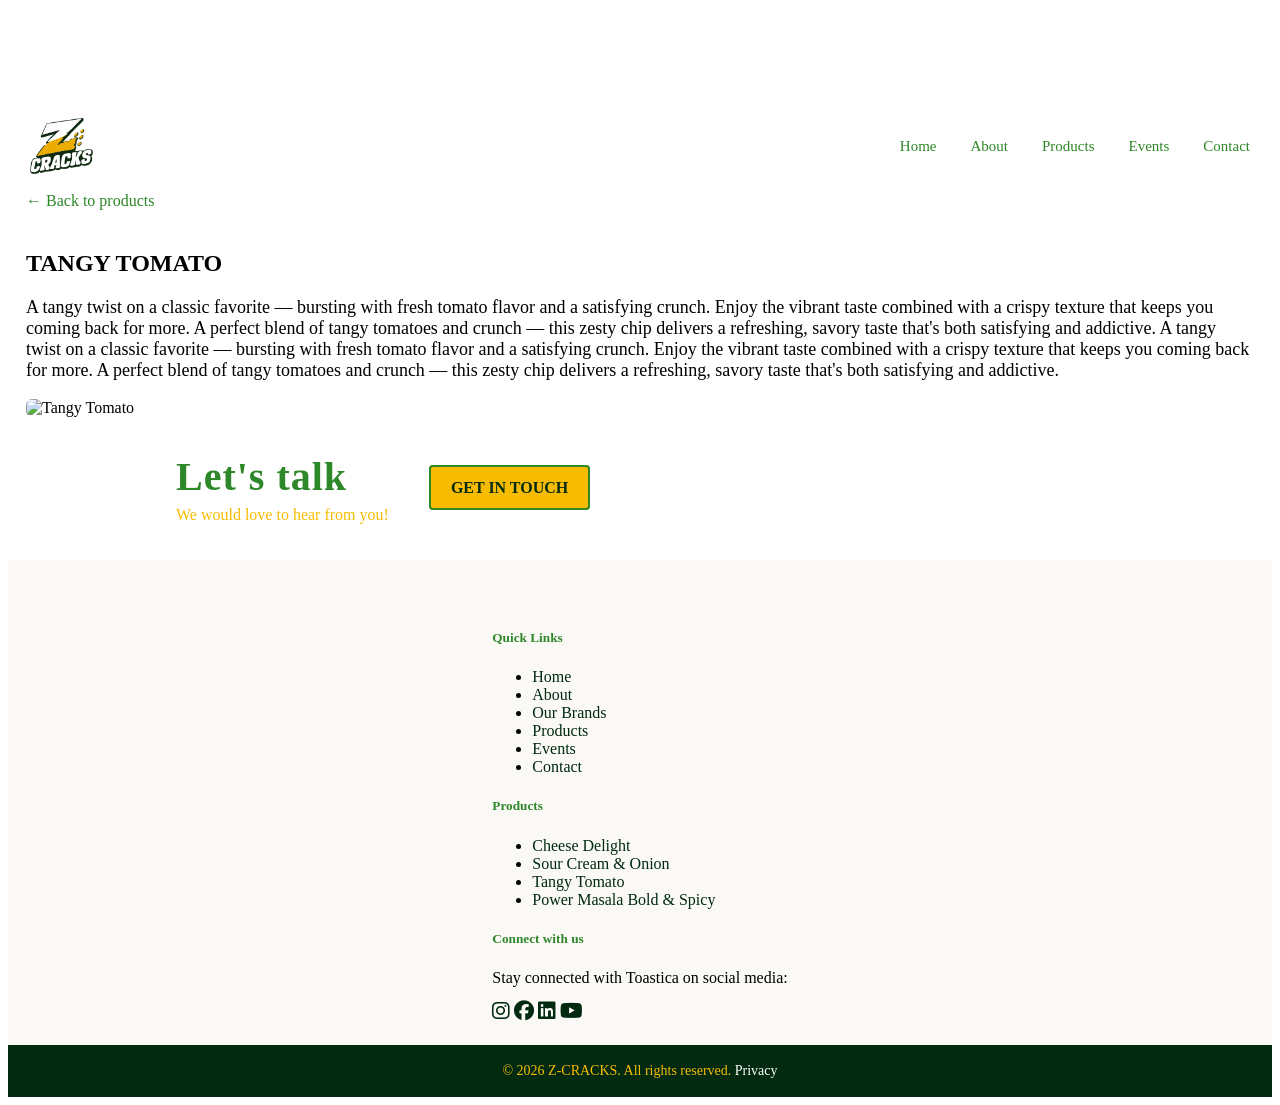
==== index.html @ 2a7343d7 "Update index.html" ====
<!DOCTYPE html>
<html lang="en">

<head>
    <meta charset="utf-8" />
    <meta name="viewport" content="width=device-width, initial-scale=1" />
    <title>Tangy Tomato — Z-CRACKS</title>
    <!-- Favicon -->
    <link rel="icon" type="image/png" href="./assets/logo/favicon.png">
    <link href="https://cdnjs.cloudflare.com/ajax/libs/font-awesome/6.5.0/css/all.min.css" rel="stylesheet">
    <!-- Bootstrap 5 -->
    <link href="../assets/bootstrap/css/bootstrap.min.css" rel="stylesheet" />
    <!-- Custom CSS -->
    <link rel="stylesheet" href="./assets/css/style.css">
</head>

<body>

    <!-- HEADER -->
    <div class="container">
        <header class="header">
            <div class="logo">
                <a href="./index.html">
                    <img src="./assets/logo/logo.png" alt="Z-CRACKS logo">
                </a>
            </div>

            <nav class="nav">
                <a href="./index.html">Home</a>
                <a href="./index.html#flavor-section">About</a>
                <a href="./index.html#product-cards">Products</a>
                <!--<a href="./shop-online.html">Shop Online</a>-->
                <a href="./events.html">Events</a>
                <a href="./index.html#contact-section">Contact</a>
            </nav>
            <button class="menu-toggle" aria-expanded="false" aria-label="Open menu">☰</button>
            <div class="mobile-nav" aria-hidden="true">
                <a href="./index.html">Home</a>
                <a href="./index.html#flavor-section">About</a>
                <a href="./index.html#product-cards">Products</a>
                <!--<a href="./shop-online.html">Shop Online</a>-->
                <a href="./events.html">Events</a>
                <a href="./index.html#contact-section">Contact</a>
            </div>
        </header>
    </div>  

    <section class="product-section">
        <div class="container">
            <a class="back-link" href="./index.html#product-cards">← Back to products</a>
            <h1 class="product-title">TANGY TOMATO</h1>
            <p class="product-desc">
                A tangy twist on a classic favorite — bursting with fresh tomato flavor and a satisfying crunch.
                Enjoy the vibrant taste combined with a crispy texture that keeps you coming back for more.
                A perfect blend of tangy tomatoes and crunch — this zesty chip delivers a refreshing, savory taste that's both
                satisfying and addictive.
                A tangy twist on a classic favorite — bursting with fresh tomato flavor and a satisfying crunch.
                Enjoy the vibrant taste combined with a crispy texture that keeps you coming back for more.
                A perfect blend of tangy tomatoes and crunch — this zesty chip delivers a refreshing, savory taste that's both
                satisfying and addictive.

            </p>
            <img class="product-image justify-center" src="./assets/images/tangy-tomato.png"
                alt="Tangy Tomato">
        </div>
        <!-- CTA: Let's talk -->
        <div class="container">
            <section class="product-cta">
                <div class="cta-left">
                    <h2>Let's talk</h2>
                    <p>We would love to hear from you!</p>
                </div>
                <div class="cta-right">
                    <a class="btn-ghost" href="./index.html#contact-section">GET IN TOUCH</a>
                </div>
            </section>
        </div>
    </section>

    <!-- START OF FOOTER -->
    <footer class="bg-light text-dark mt-0 footer">
        <div class="container">
            <div class="row">
                <!-- Quick Links -->
                <div class="col-md-4">
                    <h5 class="mb-3 pt-3">Quick Links</h5>
                    <ul class="list-unstyled mb-0">
                        <li><a href="./index.html">Home</a></li>
                        <li><a href="./index.html#flavor-section">About</a></li>
                        <li><a href="./our-brands.html">Our Brands</a></li>
                        <li><a href="./index.html#product-cards">Products</a></li>
                        <li><a href="./events.html">Events</a></li>
                        <li><a href="./index.html#contact-section">Contact</a></li>
                    </ul>
                </div>
                <!-- Products -->
                <div class="col-md-4">
                    <h5 class="mb-3 pt-3">Products</h5>
                    <ul class="list-unstyled mb-0">
                        <li><a href="./cheese-delight.html">Cheese Delight</a></li>
                        <li><a href="./sour-cream-&-onion.html">Sour Cream & Onion</a></li>
                        <li><a href="./tangy-tomato.html">Tangy Tomato</a></li>
                        <li><a href="./power-masala-bold-&-spicy.html">Power Masala Bold & Spicy</a></li>
                    </ul>
                </div>
                <!-- Social Links -->
                <div class="col-md-4">
                    <h5 class="mb-3 pt-3">Connect with us</h5>
                    <p>Stay connected with Toastica on social media:</p>
                    <div class="d-flex gap-3 mb-2">
                        <a aria-label="Instagram" href="https://www.instagram.com/Zaikajaroori" target="_blank">
                            <i class="fab fa-instagram fa-lg"></i>
                        </a>
                        <a aria-label="Facebook" href="https://www.facebook.com/Zaikajaroori" target="_blank">
                            <i class="fab fa-facebook fa-lg"></i>
                        </a>
                        <a aria-label="LinkedIn" href="https://www.linkedin.com/company/Zaikajaroori" target="_blank">
                            <i class="fab fa-linkedin fa-lg"></i>
                        </a>
                        <a aria-label="YouTube" href="https://www.youtube.com/@Zaikajaroori" target="_blank">
                            <i class="fab fa-youtube fa-lg"></i>
                        </a>
                    </div>
                </div>
            </div>
        </div>

    </footer>
    <!-- END OF FOOTER -->

    <!-- COPYRIGHT / FOOTER -->
    <section class="copyright-section">
        <div class="container">
            <div>© 2026 Z-CRACKS. All rights reserved. <a href="./privacy.html">Privacy</a></div>
        </div>
    </section>

    <script>
        document.addEventListener('DOMContentLoaded', function () {
            const el = document.querySelector('.product-cta');
            if (!el) return;
            const obs = new IntersectionObserver((entries, o) => {
                entries.forEach(e => {
                    if (e.isIntersecting) { el.classList.add('in-view'); o.unobserve(el); }
                });
            }, { threshold: 0.12 });
            obs.observe(el);
        });
    </script>

    <script>
        document.addEventListener('DOMContentLoaded', function () {
            const header = document.querySelector('.header');
            if (!header) return;

            const threshold = 80;

            function updateHeader() {
                const y = window.scrollY || window.pageYOffset;
                if (y > threshold) {
                    if (!header.classList.contains('fixed')) {
                        header.classList.add('fixed');
                        document.body.style.paddingTop = header.offsetHeight + 'px';
                    }
                } else {
                    if (header.classList.contains('fixed')) {
                        header.classList.remove('fixed');
                        document.body.style.paddingTop = '';
                    }
                }
            }

            updateHeader();
            window.addEventListener('scroll', updateHeader, { passive: true });
            window.addEventListener('resize', () => {
                if (header.classList.contains('fixed')) document.body.style.paddingTop = header.offsetHeight + 'px';
            });
        });
    </script>

    <script src="./assets/js/script.js"></script>

</body>

</html>
---- assets/css/style.css ----
/* Fixed left-side icon (contact) */
#pageFixedIcon {
    position: fixed;
    left: 18px;
    top: 50%;
    transform: translateY(-50%);
    z-index: 1000;
    /* Ensure popups (z-index:9999) appear above this icon */
    display: flex;
    align-items: center;
    justify-content: center;
    width: 60px;
    height: 60px;
    background: #fff;
    border-radius: 50%;
    box-shadow: 0 6px 18px rgba(0, 0, 0, 0.18);
    border: 2px solid #d4103a;
}

#pageFixedIcon img {
    width: 36px;
    height: 36px;
    object-fit: contain;
}

/* Hover/focus label: show site name next to the circular icon without hiding the image */
#pageFixedIcon {
    position: fixed;
    /* existing properties above... */
}

#pageFixedIcon::after {
    content: 'Brand Website';
    position: absolute;
    left: 60px;
    /* place to the right of the circle */
    top: 50%;
    transform: translateY(-50%);
    background: rgba(10, 31, 68, 0.95);
    /* match theme */
    color: #fff;
    padding: 8px 12px;
    border-radius: 6px;
    white-space: nowrap;
    font-size: 14px;
    font-weight: 600;
    opacity: 0;
    pointer-events: none;
    transition: opacity 0.18s ease, transform 0.18s ease;
    z-index: 1200;
}

/* show on hover or keyboard focus */
#pageFixedIcon:hover::after,
#pageFixedIcon:focus::after,
#pageFixedIcon:focus-within::after {
    opacity: 1;
    transform: translateY(-50%) translateX(4px);
}

/* ensure the image doesn't hide — increase stacking context so image sits on top of circle content */
#pageFixedIcon img {
    position: relative;
    z-index: 1300;
}


/* Mobile View Fix */
@media (min-width: 412px) and (max-width: 767px) {
    #pageFixedIcon::after {
        left: 0;
        top: -42px;
        transform: translateY(0) translateX(0);
        font-size: 13px;
        padding: 6px 10px;
    }

    #pageFixedIcon {
        right: 14px;
        top: auto;
        bottom: 18px;
        transform: none;
    }
}

.menu-toggle {
    display: none;
    background: transparent;
    border: 2px solid transparent;
    font-size: 22px;
    padding: 8px 10px;
    border-radius: 6px;
    cursor: pointer;
    position: absolute;
    right: 16px;
    top: 0;
    z-index: 1300;
}

.mobile-nav {
    display: none !important;
    position: absolute;
    left: 0;
    right: 0;
    top: 100%;
    background: #ffffff;
    box-shadow: 0 10px 30px rgba(2, 6, 23, 0.08);
    padding: 12px 16px;
    border-radius: 0 0 8px 8px;
    z-index: 1200;
}

.mobile-nav a {
    display: block;
    padding: 8px 0;
    color: #2E8728;
    text-decoration: none;
}


@keyframes headerFadeIn {
    0% {
        transform: translateY(-12px) scale(1.06);
        opacity: 0;
    }

    60% {
        transform: translateY(4px) scale(1.02);
        opacity: 0.96;
    }

    100% {
        transform: translateY(0) scale(1);
        opacity: 1;
    }

}

.logo {
    font-weight: 700;
    font-size: 20px;
    letter-spacing: 2px;
}

/* Logo image support */
.logo img {
    height: 60px;
    width: auto;
    display: block;
}



/* ========== HEADER ========== */
/* apply the zoom reveal when .in-view is added */
.header.in-view {
    animation: zoomReveal 0.56s cubic-bezier(.2, .9, .2, 1) both;
    display: flex;
    padding: 15px 0px;
    align-items: center;
    justify-content: space-between;
}

/* animate when header becomes fixed (zoom-out + fade) and make it fixed on desktop when class applied */
.container .header.fixed {
    position: fixed;
    top: 0;
    left: 0;
    right: 0;
    z-index: 1400;
    display: flex;
    align-items: center;
    justify-content: space-between;
    padding: 15px 100px;
    background: rgba(255, 255, 255, 0.98);
    box-shadow: 0 6px 18px rgba(15, 23, 42, 0.04);
    animation: headerFadeIn 360ms cubic-bezier(.2, .9, .2, 1) both;
}

.email a {
    margin-top: 8px;
    text-decoration: none;
    color: #fff;
}



/* ========= COMMON RESOLUTIONS ADJUSTMENTS ========= */
/* Very large / high-res desktop (4K-ish and wide monitors) */
@media (min-width: 2560px) {
    .container {
        max-width: 2100px;
    }

    .hero h1,
    .hero .hero-title {
        font-size: 72px !important;
    }

    .hero p,
    .hero .hero-subtext {
        font-size: 22px !important;
    }

    .product-cards .cards-grid {
        grid-template-columns: repeat(4, 1fr);
        gap: 28px;
    }

    .product-cards .product-card img {
        height: 420px;
    }

    .flavor-box {
        padding: 120px 90px;
    }

    .header {
        padding: 30px 40px;
    }

    .logo img {
        height: 88px;
    }

    .nav a {
        font-size: 18px !important;
        margin-left: 28px;
    }

    .hero {
        padding: 80px 20px !important;
    }

    .hero .hero-cta {
        padding: 14px 28px;
        font-size: 16px !important;
    }

    .flavor-box h2 {
        font-size: 40px !important;
    }

    .flavor-box p {
        font-size: 20px !important;
    }

    .product-cards .section-title {
        font-size: 34px !important;
    }

    .product-cards .section-subtext {
        font-size: 20px !important;
    }

    .product-card .title-row {
        font-size: 20px !important;
    }

    .product-card .desc {
        font-size: 16px !important;
    }

    /* Contact & footer large screen tweaks */
    .contact-section {
        padding: 120px 60px;
    }

    .contact-section .contact-grid {
        grid-template-columns: 2fr 1fr;
        max-width: 1800px;
    }

    .contact-left h3 {
        font-size: 32px !important;
    }

    .contact-left p.lead {
        font-size: 26px !important;
    }

    .contact-left .contact-info {
        font-size: 20px !important;
    }

    .contact-form label {
        font-size: 18px !important;
    }

    .contact-form input,
    .contact-form textarea {
        font-size: 18px !important;
        padding: 14px 16px;
    }

    .contact-form .submit-btn {
        padding: 14px 26px;
        font-size: 18px !important;
    }

    .copyright-section {
        font-size: 16px !important;
    }
}

/* Large desktop / Full HD */
@media (min-width: 1920px) and (max-width: 2559px) {
    .container {
        max-width: 1400px;
    }

    .hero h1,
    .hero .hero-title {
        font-size: 56px !important;
    }

    .hero p,
    .hero .hero-subtext {
        font-size: 20px !important;
    }

    .product-cards .cards-grid {
        grid-template-columns: repeat(3, 1fr);
        gap: 26px;
    }

    .product-cards .product-card img {
        height: 360px;
    }

    .header {
        padding: 26px 36px;
    }

    .logo img {
        height: 72px;
    }

    .nav a {
        font-size: 17px !important;
    }

    .hero {
        padding: 64px 20px;
    }

    .hero .hero-cta {
        padding: 12px 26px !important;
    }

    .flavor-box h2 {
        font-size: 34px !important;
    }

    .product-cards .section-title {
        font-size: 32px !important;
    }

    .product-card .title-row {
        font-size: 18px !important;
    }

    /* Contact & footer Full HD */
    .contact-section {
        padding: 96px 48px !important;
    }

    .contact-section .contact-grid {
        grid-template-columns: 2fr 1fr !important;
        max-width: 1300px;
    }

    .contact-left h3 {
        font-size: 28px !important;
    }

    .contact-left p.lead {
        font-size: 22px !important;
    }

    .contact-left .contact-info {
        font-size: 18px !important;
    }

    .contact-form label {
        font-size: 16px !important;
    }

    .contact-form input,
    .contact-form textarea {
        font-size: 16px !important;
        padding: 12px 14px !important;
    }

    .contact-form .submit-btn {
        padding: 12px 22px !important;
        font-size: 16px !important;
    }

    .copyright-section {
        font-size: 15px !important;
    }
}

/* Common laptop / mid-size screens (1366x768) */
@media (min-width: 1366px) and (max-width: 1919px) {

    .hero h1,
    .hero .hero-title {
        font-size: 46px !important;
    }

    .hero p,
    .hero .hero-subtext {
        font-size: 18px !important;
    }

    .product-cards.in-view {
        padding: 0px 24px !important;
    }

    /* Product cards section heading + subtext base styles (moved from inline HTML) */
    .product-card .title-row {
        display: flex;
        font-size: 22px !important;
        align-items: center;
        margin-bottom: 8px;
        font-weight: 700;
        color: #000;
    }

    .product-cards .section-title {
        text-align: left;
        font-weight: 700;
        font-size: 32px !important;
        margin-bottom: 14px !important;
    }

    .product-cards .section-subtext {
        text-align: left;
        color: #000;
        font-size: 24px !important;
        margin-bottom: 26px;
    }

    .product-cards .cards-grid {
        grid-template-columns: repeat(3, 1fr);
        gap: 24px;
    }

    .product-cards .product-card img {
        height: 300px;
    }

    .header {
        padding: 22px 28px !important;
    }

    .logo img {
        height: 64px !important;
    }

    .nav a {
        font-size: 16px !important;
    }

    .hero {
        padding: 56px 18px !important;
    }

    .hero .hero-cta {
        padding: 12px 24px !important;
    }

    /* ========== FLAVOR SECTION ========== */

    .flavor-section img {
        width: 100%;
        height: 100%;
        object-fit: cover;
    }

    .flavor-box {
        background: #012A10;
        color: white;
        padding: 70px 60px !important;
    }

    .flavor-box h3 {
        letter-spacing: 2px;
        font-size: 14px !important;
        margin-bottom: 15px;
    }

    .flavor-box h2 {
        font-size: 28px !important;
        margin-bottom: 15px;
    }

    .flavor-box p {
        line-height: 1.6;
        font-size: 16px !important;
    }

    .flavor-box .cta-button {
        display: inline-block;
        margin-top: 20px;
        background: #F7BC01;
        color: #012A10;
        padding: 10px 22px !important;
        border-radius: 6px;
        text-decoration: none;
        font-weight: 700;
        letter-spacing: 0.6px;
        border: 2px solid rgba(255, 255, 255, 0.95);
        transition: background 180ms ease, color 180ms ease, transform 120ms ease;
    }

    .flavor-box .cta-button:hover {
        background: #ffffff;
        color: #2E8728;
        transform: translateY(-1px);
    }

    .flavor-section {
        display: grid;
        grid-template-columns: 1fr 1fr;
        margin-top: 60px;
    }

    .flavor-box h2 {
        font-size: 30px !important;
    }

    .product-cards .section-title {
        font-size: 28px !important;
    }

    /* Contact & laptop */
    .contact-section {
        padding: 72px 40px !important;
    }

    .contact-section .contact-grid {
        display: grid;
        grid-template-columns: 1fr 1fr;
        gap: 28px;
        max-width: 1100px;
        margin: 0 auto;
        align-items: start;
    }

    .contact-left h3 {
        font-size: 24px !important;
    }

    .contact-left p.lead {
        font-size: 20px !important;
    }

    .contact-left .contact-info {
        font-size: 16px !important;
    }

    .contact-form label {
        font-size: 15px !important;
    }

    .contact-form input,
    .contact-form textarea {
        font-size: 15px !important;
        padding: 11px 12px !important;
    }

    .contact-form .submit-btn {
        padding: 11px 20px !important;
        font-size: 15px !important;
    }

    .copyright-section {
        font-size: 14px !important;
    }
}

/* Tablet landscape / smaller laptops */
@media (min-width: 1024px) and (max-width: 1365px) {

    .hero h1,
    .hero .hero-title {
        font-size: 40px !important;
    }

    .hero p {
        font-size: 16px !important;
    }

    .product-cards .cards-grid {
        grid-template-columns: repeat(2, 1fr);
        gap: 22px;
    }

    .product-cards .product-card img {
        height: 240px !important;
    }

    .flavor-box {
        padding: 60px 40px !important;
    }

    .header {
        padding: 18px 22px !important;
    }

    .logo img {
        height: 56px !important;
    }

    .nav a {
        font-size: 15px !important;
    }

    .hero {
        padding: 48px 18px !important;
    }

    .hero .hero-cta {
        padding: 10px 20px !important;
    }

    .flavor-box h2 {
        font-size: 26px !important;
    }

    .product-cards .section-title {
        font-size: 24px !important;
    }

    .product-card .title-row {
        font-size: 15px !important;
    }

    .product-card .arrow {
        margin-left: 10px !important;
    }

    .product-card .desc {
        font-size: 16px !important;
    }

    /* Contact & tablet landscape */
    .contact-section {
        padding: 56px 28px !important;
    }

    .contact-section .contact-grid {
        grid-template-columns: 1fr 1fr;
        max-width: 900px;
    }

    .contact-left h3 {
        font-size: 20px !important;
    }

    .contact-left p.lead {
        font-size: 18px !important;
    }

    .contact-left .contact-info {
        font-size: 15px !important;
    }

    .contact-form label {
        font-size: 14px !important;
    }

    .contact-form input,
    .contact-form textarea {
        font-size: 14px !important;
        padding: 10px 12px !important;
    }

    .contact-form .submit-btn {
        padding: 10px 18px !important;
        font-size: 14px !important;
    }

}

/* Tablet portrait / large phones (768px - 1023px) */
@media (min-width: 768px) and (max-width: 1023px) {

    .menu-toggle {
        display: block;
    }

    .mobile-nav {
        right: 0;
        left: 0;
        top: 64px;
    }

    .header.menu-open .mobile-nav {
        display: block !important;
        width: 50%;
        left: 50%;
        justify-self: center;
    }

    .logo img {
        height: 36px !important;
    }

    .flavor-section {
        display: grid;
        grid-template-columns: 1fr 1fr;
        margin-top: 20px;
    }

    .flavor-section .flavor-box {
        padding: 30px 20px !important;
        background: #012A10;
        color: white;
    }

    .flavor-section .flavor-box h3 {
        font-size: 14px !important;
    }

    .flavor-section .flavor-box h2 {
        font-size: 24px !important;
    }

    .flavor-section .flavor-box p {
        font-size: 15px !important;
        line-height: 1.6;
    }

    .flavor-section .flavor-img {
        object-fit: fill;
        width: 100%;
        height: 100%;
    }

    .flavor-box .cta-button {
        display: inline-block;
        margin-top: 20px;
        background: transparent;
        color: #ffffff;
        padding: 10px 22px !important;
        border-radius: 6px;
        text-decoration: none;
        font-weight: 700;
        letter-spacing: 0.6px;
        border: 2px solid rgba(255, 255, 255, 0.95);
        transition: background 180ms ease, color 180ms ease, transform 120ms ease;
    }

    .product-cards.in-view .section-title {
        font-size: 26px !important;
    }

    .product-cards.in-view .section-subtext {
        font-size: 18px !important;
    }

    .product-cards .product-card .title-row {
        font-size: 19px !important;
        font-weight: 700;
        display: inline-flex;
        color: #0f172a;
    }

    .product-card .card-body {
        padding: 10px !important;
    }

    .product-cards .product-card .desc {
        font-size: 16px !important;
    }

    .product-cards {
        padding: 32px 16px !important;
    }

    .product-card .arrow {
        margin-left: 10px;
    }

    .product-card .desc {
        font-size: 16px !important;
    }

    .product-cards .product-card img {
        height: 240px !important;
    }

    .contact-section {
        padding: 32px 16px !important;
        color: #fff;
    }

    .contact-section .contact-grid {
        display: grid;
        grid-template-columns: 1fr 1fr;
        gap: 20px;
        max-width: 680px;
        margin: 0 auto;
        align-items: start;
    }

    .contact-left {
        text-align: left;
    }

    .contact-section .contact-grid .section-left h3 {
        font-size: 16px !important;
    }

    .contact-section .contact-grid .section-left p.lead {
        font-size: 17px !important;
    }

    .contact-section .contact-grid .section-left .contact-info {
        font-size: 14px !important;
    }

    .contact-form input,
    .contact-form textarea {
        font-size: 14px !important;
    }

    .header {
        padding: 16px 20px !important;
    }

    .events-grid {
        grid-template-columns: 1fr;
        gap: 22px;
        padding: 0 12px !important;
    }

    .brand-product .container {
        margin: 28px auto;
        padding: 0 14px !important;
    }

    .brand-product .product-image {
        max-height: 320px;
    }

    .product-cta {
        grid-template-columns: 1fr;
        text-align: left;
        gap: 12px;
    }

    .product-cta .cta-left h2 {
        font-size: 28px !important;
    }

    .nav {
        display: flex;
        flex-wrap: wrap;
        gap: 8px;
    }

    .nav a {
        margin-left: 0;
        font-size: 14px !important;
    }


    /* Mobile menu toggle/button and mobile nav */
    .menu-toggle {
        display: none;
        background: transparent;
        border: 2px solid transparent;
        font-size: 22px;
        padding: 8px 10px;
        border-radius: 6px;
        cursor: pointer;
    }

    .mobile-nav {
        display: none;
        position: absolute;
        right: 16px;
        top: 74px;
        background: #ffffff;
        box-shadow: 0 10px 30px rgba(2, 6, 23, 0.08);
        padding: 12px 16px;
        border-radius: 8px;
        z-index: 1200;
        min-width: 200px;
    }

    .mobile-nav a {
        display: block;
        padding: 8px 0;
        color: #111827;
        text-decoration: none;
    }

    .hero .hero-title {
        font-size: 34px !important;
    }

    .hero .hero-subtext {
        font-size: 16px !important;
    }

    .hero h1,
    .hero .hero-title {
        font-size: 34px !important;
    }

    .hero p {
        font-size: 15px !important;
    }

    .product-cards .cards-grid {
        grid-template-columns: repeat(3, 1fr) !important;
        gap: 20px;
    }

    .product-cards .product-card img {
        height: 200px;
    }

    .header {
        padding: 16px 18px !important;
    }

    .logo img {
        height: 48px !important;
    }

    .nav a {
        font-size: 14px !important;
    }

    .hero {
        padding: 40px 16px !important;
    }

    .hero .hero-cta {
        padding: 10px 18px !important;
    }

    .flavor-box h2 {
        font-size: 22px !important;
    }

    .flavor-box p {
        font-size: 15px !important;
    }

    .product-cards .section-title {
        font-size: 22px !important;
    }

    /* Contact & tablet portrait */
    .contact-section {
        padding: 48px 22px;
    }

    .contact-left h3 {
        font-size: 18px !important;
    }

    .contact-left p.lead {
        font-size: 16px !important;
    }

    .contact-left .contact-info {
        font-size: 14px !important;
    }

    .contact-form label {
        font-size: 13px !important;
    }

    .contact-form input,
    .contact-form textarea {
        font-size: 13px !important;
        padding: 9px 10px !important;
    }

    .contact-form .submit-btn {
        padding: 10px 16px !important;
        font-size: 13px !important;
    }

    .product-section .product-image,
    .brand-product .product-image,
    .product-image {
        width: 80%;
        max-height: 420px;
        object-fit: cover;
        border-radius: 6px;
        box-shadow: 0 10px 30px rgba(2, 6, 23, 0.08);
    }

    .container .header.fixed {
        padding: 10px 30px !important;
    }

    .product-section .container h1 {
        font-size: 24px !important;
    }

    .product-section .container .product-desc {
        font-size: 15px !important;
    }

    .container .product-cta.in-view {
        padding: 20px 100px !important;
        flex-direction: row;
        justify-items: center;
    }

    .product-cta .cta-left h2 {
        font-size: 20px !important;
    }

    .product-cta .cta-right .btn-ghost {
        font-size: 15px !important;
        padding: 5px 8px !important;
    }

    .product-cta {
        flex-direction: column;
        padding: 36px 200px !important;
        gap: 20px;
    }

    .events-grid {
        grid-template-columns: repeat(1, 1fr);
    }
}

/* Common mobile widths (iPhone / Android mid-range) */
@media (min-width: 412px) and (max-width: 767px) {

    .hero h1,
    .hero .hero-title {
        font-size: 30px !important;
    }

    .hero p {
        font-size: 15px !important;
    }

    .product-cards .cards-grid {
        grid-template-columns: repeat(2, 1fr) !important;
        gap: 18px;
    }

    .product-cards .product-card img {
        height: 160px !important;
    }

    .product-cards .desc {
        font-size: 14px !important;
    }

    .flavor-section img {
        max-height: 300px !important;
    }

    .header {
        padding: 12px 14px !important;
    }

    .logo img {
        height: 50px !important;
    }

    .nav a {
        font-size: 13px !important;
    }

    .hero {
        padding: 12px 14px !important;
    }

    .hero .hero-cta {
        padding: 8px 16px !important;
        font-size: 13px !important;
    }

    .flavor-section {
        padding: 10px 25px !important;
        font-size: 13px !important;
    }

    .flavor-box {
        padding-top: 20px !important;
    }

    .flavor-box h2 {
        font-size: 20px !important;
    }

    .flavor-box p {
        font-size: 14px !important;
    }

    .product-cards .section-title {
        font-size: 20px !important;
    }

    .product-card .title-row {
        font-size: 13px !important;
    }



    /* Contact & common mobile */
    .contact-section {
        padding: 36px 18px;
    }

    .contact-section .contact-grid {
        grid-template-columns: 1fr;
        gap: 18px;
        max-width: 520px;
    }

    .contact-section .contact-grid .section-left {
        padding-bottom: 20px;
    }

    .contact-left h3 {
        font-size: 17px !important;
    }

    .contact-left p.lead {
        font-size: 15px !important;
    }

    .contact-left .contact-info {
        font-size: 13px !important;
    }

    .contact-form label {
        font-size: 13px !important;
    }

    .contact-form input,
    .contact-form textarea {
        font-size: 13px !important;
        padding: 8px 10px;
    }

    .contact-form .submit-btn {
        padding: 10px 14px;
        font-size: 13px !important;
    }

    .footer {
        padding: 24px 20px !important;
    }

    .copyright-section {
        font-size: 13px !important;
    }
}

/* Smaller phones (iPhone SE / many Android entry-level) */
@media (min-width: 360px) and (max-width: 411px) {

    .container .header {
        position: fixed !important;
        top: 0;
        left: 0;
        right: 0;
        z-index: 1400;
        height: 64px;
        display: flex;
        align-items: center;
        background: rgba(255, 255, 255, 0.98);
        box-shadow: 0 6px 18px rgba(15, 23, 42, 0.04);
    }

    .mobile-nav {
        top: 64px !important;
    }

    .hero.in-view .hero-title {
        font-size: 28px !important;
    }

    .hero.in-view .hero-subtext {
        font-size: 16px !important;
    }

    .menu-toggle {
        display: block;
    }

    .nav {
        display: none;
    }

    .mobile-nav {
        right: 12px;
        top: 64px;
    }

    .header.menu-open .mobile-nav {
        display: block;
    }

    .logo img {
        height: 50px;
    }

    .flavor-section {
        display: block;
        margin-top: 60px;
    }

    .flavor-box h2 {
        font-size: 20px !important;
    }

    .flavor-box p {
        font-size: 15px !important;
    }

    .hero h1 {
        font-size: 28px !important;
    }

    .hero p {
        font-size: 15px !important;
    }

    .flavor-box h2 {
        font-size: 22px !important;
    }

    .flavor-box p {
        font-size: 15px !important;
    }

    .product-card img {
        height: 120px;
    }

    .contact-left h3 {
        font-size: 16px !important;
    }

    .contact-left p.lead {
        font-size: 16px !important;
    }

    .nav {
        margin-top: 10px;
    }

    .nav a {
        margin-left: 0;
        margin-right: 14px;
        display: inline-block;
    }

    .hero h1,
    .hero .hero-title {
        font-size: 26px !important;
    }

    .hero p {
        font-size: 14px !important;
    }

    .product-cards .section-subtext {
        font-size: 16px !important;
    }

    .product-cards .product-card img {
        height: 240px;
    }

    .product-cards.in-view {
        padding: 28px 12px !important;
    }

    .product-cards.in-view .cards-grid {
        grid-template-columns: 1fr;
        gap: 16px;
    }

    .flavor-box {
        padding: 28px 16px !important;
    }

    /* Ensure flavor section stacks nicely on narrow phones (360px) */
    .flavor-section {
        display: grid;
        grid-template-columns: 1fr;
        align-items: start;
        margin-top: 28px;
    }

    .flavor-section .flavor-img {
        width: 100%;
        object-fit: cover;
        display: block;
    }

    .flavor-box {
        padding: 18px 12px !important;
        color: white;
    }

    .flavor-box h2 {
        font-size: 18px !important;
    }

    .flavor-box p {
        font-size: 13px !important;
        line-height: 1.5;
    }

    .flavor-box .cta-button {
        display: inline-block;
        margin-top: 10px;
        background: transparent;
        color: #ffffff;
        padding: 5px 15px;
        border-radius: 6px;
        text-decoration: none;
        font-weight: 700;
        letter-spacing: 0.6px;
        border: 2px solid rgba(255, 255, 255, 0.95);
        transition: background 180ms ease, color 180ms ease, transform 120ms ease;
    }

    .header {
        padding: 10px 12px;
    }

    .logo img {
        height: 46px;
    }

    .nav a {
        font-size: 12px !important;
    }

    .hero {
        padding: 28px 12px;
    }

    .hero .hero-cta {
        padding: 8px 14px;
        font-size: 12px !important;
    }

    .flavor-box h2 {
        font-size: 18px !important;
    }

    .flavor-box p {
        font-size: 13px !important;
    }

    .product-cards .section-title {
        font-size: 18px !important;
    }

    .product-card .title-row {
        font-size: 22px !important;
        align-items: center;
        display: inline-flex;
        font-weight: 700;
        color: #000;
    }

    /* Contact & smaller phones */
    .contact-section {
        padding: 32px 14px;
        color: #fff;
    }

    .contact-section .contact-grid {
        grid-template-columns: 1fr;
        gap: 16px;
    }

    .section-left {
        margin-bottom: 10px;
    }

    .section-right {
        margin-top: 30px;
    }

    .contact-left h3 {
        font-size: 16px !important;
    }

    .contact-left p.lead {
        font-size: 14px !important;
    }

    .contact-left .contact-info {
        font-size: 13px !important;
    }

    .contact-form label {
        font-size: 12px !important;
    }

    .contact-form input,
    .contact-form textarea {
        font-size: 12px !important;
        padding: 8px 10px;
    }

    .contact-form .submit-btn {
        padding: 9px 12px;
        font-size: 12px !important;
    }

    .container .header {
        padding: 15px 20px;
    }

    .container .header.fixed {
        padding: 10px 15px;
    }

    .product-section .container .product-title {
        font-size: 24px !important;
    }

    .product-section .container .product-desc {
        font-size: 15px !important;
    }

    .container .product-cta.in-view {
        padding: 20px 15px;
        flex-direction: column;
    }

    .product-cta .cta-left h2 {
        font-size: 20px !important;
    }

    .product-cta .cta-right .btn-ghost {
        font-size: 15px !important;
        padding: 5px 8px;
    }

    .product-cta {
        padding: 20px 10px;
    }
}

/* Very narrow / extra small (<=360px) */
@media (max-width: 359px) {

    .hero h1,
    .hero .hero-title {
        font-size: 22px !important;
    }

    .hero p {
        font-size: 13px !important;
    }

    .product-cards .product-card img {
        height: 120px;
    }

    .flavor-box {
        padding: 22px 12px !important;
    }

    /* Very narrow phones: tighten flavor section for small screens */
    .flavor-section {
        display: grid;
        grid-template-columns: 1fr;
        gap: 10px;
        margin-top: 20px;
    }

    .flavor-section .flavor-img {
        width: 100%;
        height: auto;
        max-height: 180px;
        object-fit: cover;
        border-radius: 6px;
    }

    .flavor-box {
        padding: 14px 10px !important;
    }

    .flavor-box h2 {
        font-size: 16px !important;
    }

    .flavor-box p {
        font-size: 12px !important;
        line-height: 1.45;
    }

    .events-grid {
        display: block !important;
    }

    .events-hero .container {
        padding: 10px !important;
    }

    /* Very narrow screens */
    .contact-section {
        padding: 28px 12px !important;
    }

    .contact-section .contact-grid {
        grid-template-columns: 1fr;
        gap: 12px;
        max-width: 380px;
    }

    .contact-left h3 {
        font-size: 15px !important;
    }

    .contact-left p.lead {
        font-size: 13px !important;
    }

    .contact-left .contact-info {
        font-size: 12px !important;
    }

    .contact-form label {
        font-size: 12px !important;
    }

    .contact-form input,
    .contact-form textarea {
        font-size: 12px !important;
        padding: 7px 8px !important;
    }

    .contact-form .submit-btn {
        padding: 8px 10px;
        font-size: 12px !important;
    }

    .copyright-section {
        font-size: 12px !important;
    }

    .events-listing {
        background: transparent;
        padding: 0px 30px !important;
    }

    .footer {
        padding: 20px 10px !important;
    }
}

/* Ensure images remain responsive and headings scale smoothly */
.hero .container,
.product-cards .cards-grid,
.flavor-section {
    transition: padding 180ms ease, grid-template-columns 160ms ease;
}

img {
    max-width: 100%;
    height: auto;
}

/* =================================================== */
.nav a {
    margin-left: 30px;
    text-decoration: none;
    color: #2E8728;
    font-size: 15px;
    transition: 0.3s;
}

.nav a:hover {
    color: #F7BC01;
}

/* ========== HERO SECTION ========== */
.hero {
    text-align: left;
    padding: 40px 20px !important;
}

.hero h1 {
    font-size: 42px !important;
    font-weight: 700;
    color: #2E8728;
    margin-bottom: 10px;
}

.hero p {
    font-size: 18px !important;
    margin-bottom: 25px;
}

.hero .hero-cta {
    display: inline-block;
    background: #012A10;
    color: #F7BC01;
    text-decoration: none;
    padding: 10px 20px;
    border-radius: 6px;
    font-size: 14px;
    font-weight: 700;
    letter-spacing: .6px;
    text-transform: uppercase;
    transition: background 160ms ease, transform 120ms ease;
}

.hero .hero-cta:hover {
    background: #2E8728;
    transform: translateY(-1px);
}

/* Hero reveal (initial state + in-view staggered animation) */
.hero .hero-title,
.hero .hero-subtext,
.hero .hero-cta {
    opacity: 0;
    transform: translateY(8px);
}

.hero.in-view .hero-title {
    animation: fadeInUp 0.6s ease forwards;
    animation-delay: 0.12s;
}

.hero.in-view .hero-subtext {
    animation: fadeInUp 0.6s ease forwards;
    animation-delay: 0.36s;
    color: #000 !important;
}

.hero.in-view .hero-cta {
    animation: fadeInUp 0.6s ease forwards;
    animation-delay: 0.6s;
}

.product-cards.in-view {
    padding: 30px 24px !important;
}

/* ========== FLAVOR SECTION ========== */

.flavor-section {
    margin-top: 35px;
}

.flavor-box h3 {
    letter-spacing: 2px;
    font-size: 14px;
    margin-bottom: 15px;
}

.flavor-box h2 {
    font-size: 28px;
    margin-bottom: 15px;
}

.flavor-box p {
    line-height: 1.6;
    font-size: 16px;
}

.flavor-box .cta-button {
    display: inline-block;
    margin-top: 20px;
    background: #F7BC01;
    color: #012A10;
    padding: 10px 22px;
    border-radius: 6px;
    text-decoration: none;
    font-weight: 700;
    letter-spacing: 0.6px;
    border: 2px solid rgba(255, 255, 255, 0.95);
    transition: background 180ms ease, color 180ms ease, transform 120ms ease;
}

.flavor-box .cta-button:hover {
    background: #ffffff;
    color: #2E8728;
    transform: translateY(-1px);
}

.back-link {
    color: #2E8728;
    display: inline-block;
    margin-bottom: 20px;
    text-decoration: none;
}

.product-cards .cards-grid {
    display: grid;
    grid-template-columns: repeat(4, 1fr);
    gap: 22px;
    max-width: 1100px;
    margin: 10px auto;
}

.product-card {
    color: #2E8728;
    background: #fff;
    border-radius: 8px;
    overflow: hidden;
    box-shadow: 0 6px 18px rgba(15, 23, 42, 0.06);
    transition: transform 0.35s cubic-bezier(.2, .9, .2, 1), box-shadow 0.35s;
    transform-origin: center;
    opacity: 0;
    text-decoration: none;
    transform: translateY(12px);
}

.product-card img {
    width: 100%;
    height: 280px;
    object-fit: cover;
    display: block;
    transition: transform 0.35s ease;
}

.product-card .card-body {
    padding: 18px;
}

.product-card .title-row {
    display: flex;
    font-size: 22px;
    align-items: center;
    margin-bottom: 8px;
    font-weight: 700;
    color: #0f172a;
}

.product-card .title-row:hover {
    color: #2E8728;
}

.product-card .arrow {
    transition: transform 0.22s ease;
    display: inline-block;
    font-size: xx-large;
}

.product-card .desc {
    color: #2E8728;
    font-size: 18px;
    line-height: 1.5;
}

.sub-text {
    text-align: left;
    color: #000 !important;
    margin-bottom: 26px;
}

.product-card:hover {
    transform: translateY(-10px);
    box-shadow: 0 18px 36px rgba(15, 23, 42, 0.12);
}

.product-card:hover img {
    transform: scale(1.04);
}

.product-card:hover .arrow {
    transform: translateX(6px);
}

@keyframes fadeInUp {
    to {
        opacity: 1;
        transform: none;
    }
}


/* Section title/subtext initial state (animations triggered when section becomes visible) */
.section-title,
.section-subtext {
    opacity: 0;
    transform: translateY(8px);
}

/* When product-cards container scrolls into view, animate heading, subtext and cards */
.product-cards.in-view .section-subtext {
    animation: fadeInUp 0.45s ease forwards;
    animation-delay: 0.18s;
    color: #000 !important;
}

.product-cards.in-view .section-title {
    animation: fadeInUp 0.45s ease forwards;
    animation-delay: 0.05s;
}

.product-cards.in-view .product-card {
    animation: fadeInUp 0.45s ease both;
}

.product-cards.in-view .product-card:nth-child(1) {
    animation-delay: 0.3s;
}

.product-cards.in-view .product-card:nth-child(2) {
    animation-delay: 0.45s;
}

.product-cards.in-view .product-card:nth-child(3) {
    animation-delay: 0.6s;
}

.product-cards.in-view .product-card:nth-child(4) {
    animation-delay: 0.75s;
}

/* ========== CONTACT / GET IN TOUCH SECTION ========== */
.contact-section {
    background: #012A10;
    color: #fff;
    padding: 48px 20px;
}


.contact-left h3 {
    letter-spacing: 3px;
    font-size: 18px;
    margin-bottom: 10px;
}

.contact-left p.lead {
    font-weight: 700;
    margin-bottom: 18px;
}

.contact-left .contact-info {
    color: rgba(255, 255, 255, 0.95);
    line-height: 1.8;
}

.contact-form {
    background: transparent;
}

.contact-form label {
    color: rgba(255, 255, 255, 0.85);
    font-size: 13px;
    display: block;
    margin-bottom: 6px;
}

.contact-form input,
.contact-form textarea {
    width: 100%;
    padding: 10px 12px;
    border: 1px solid rgba(255, 255, 255, 0.24);
    border-radius: 4px;
    outline: none;
    margin-bottom: 12px;
}

.contact-form textarea {
    min-height: 110px;
    resize: vertical;
}

.contact-form .submit-btn {
    background: #fff;
    color: #012A10;
    padding: 10px 18px;
    border-radius: 4px;
    border: none;
    cursor: pointer;
    font-weight: 700;
}

/* ========== COPYRIGHT / FOOTER ========== */
.copyright-section {
    background: #012A10;
    color: #F7BC01;
    padding: 18px 10px;
    text-align: center;
    font-size: 14px;
}

.copyright-section a {
    color: #fff;
    text-decoration: none;
}

.copyright-section a:hover {
    text-decoration: underline;
}


/* ========== PRODUCT PAGES RESPONSIVE HELPERS ========== */

.product-desc {
    font-size: 18px;
}

.product-section .product-image,
.brand-product .product-image,
.product-image {
    width: 65%;
    justify-items: center;
    border-radius: 6px;
    display: block;
    margin: 0 auto;
    max-width: 100%;
}

.product-section .container,
.brand-product .container {
    padding: 0 18px;
}

/* product-cta base layout is defined later in the Product detail section; no duplicate here */

/* Make product cards grid responsive (covers product-cards and events grid) */
.cards-grid,
.events-grid {
    box-sizing: border-box;
}


/* ================= Z-CRACKS Product Pages (scoped) ================= */
.brand-product {
    font-family: "Bebas Neue";
    color: #111;
}

.brand-product .container {
    max-width: 1100px;
    margin: 40px auto;
    padding: 0 18px;
}

.brand-product .product-title {
    letter-spacing: 3px;
    font-weight: 700;
    color: #0f172a;
    margin-bottom: 12px;
    text-transform: uppercase;
}

.brand-product .product-desc {
    color: #374151;
    line-height: 1.7;
    margin-bottom: 22px;
}

.brand-product .product-image {
    width: 100%;
    max-height: 420px;
    object-fit: cover;
    border-radius: 6px;
    box-shadow: 0 10px 30px rgba(2, 6, 23, 0.08);
}

.brand-product .back-link {
    display: inline-block;
    margin-bottom: 18px;
    color: #2E8728;
    text-decoration: none;
    font-weight: 600;
}

.brand-product a {
    text-decoration: none;
}

/* Product detail CTA section */
.product-cta {
    display: flex;
    flex-direction: row;
    gap: 40px;
    align-items: center;
    padding: 36px 150px;
    opacity: 0;
    transform: translateY(12px);
}

.product-cta .cta-left h2 {
    color: #2E8728;
    font-size: 40px;
    margin: 0 0 6px 0;
    letter-spacing: 1px;
}

.product-cta .cta-left p {
    margin: 0;
    color: #F7BC01;
}

.product-cta .cta-right .btn-ghost {
    text-decoration: none;
    padding: 12px 20px;
    border: 2px solid #2E8728;
    background: #F7BC01;
    color:#012A10;
    font-weight: 700;
    border-radius: 4px;
}

.btn-ghost:hover  {
    background: #012A10;
    color: #F7BC01;
}

.product-cta.in-view {
    animation: fadeInUp 0.6s ease forwards;
}



/* ========== EVENTS PAGE ========== */
.events-hero {
    background: #ffffff;
    padding: 0px 30px;
}

.events-hero .events-title {
    letter-spacing: 4px;
    color: #0f172a;
    font-weight: 700;
    margin-bottom: 6px;
}

.events-hero .events-subtitle {
    font-size: 22px;
    font-weight: 700;
    color: #0f172a;
    margin-bottom: 10px;
}

/* initial state and reveal animation for events hero */
.events-hero .events-title,
.events-hero .events-subtitle {
    opacity: 0;
    transform: translateY(8px);
}

.events-hero.in-view .events-title {
    animation: fadeInUp 0.6s ease forwards;
    animation-delay: 0.12s;
}

.events-hero.in-view .events-subtitle {
    animation: fadeInUp 0.6s ease forwards;
    animation-delay: 0.36s;
    color: #000;
}

.events-listing {
    background: transparent;
    padding: 30px 20px 60px;
}

.events-grid {
    display: grid;
    grid-template-columns: repeat(3, 1fr);
    gap: 36px;
    max-width: 1100px;
    margin: 0 auto;
}

.event-card {
    background: transparent;
}

.event-link {
    color: #2E8728;
    font-weight: 700;
    text-decoration: none;
}

.event-date {
    color: #F7BC01;
    margin: 6px 0 12px;
}

.event-desc {
    color: #000;
    margin-bottom: 12px;
}

.event-learn {
    color: #012A10;
    text-decoration: none;
}


/* zoom reveal keyframes for header and page elements */
@keyframes zoomReveal {
    from {
        opacity: 0;
        transform: scale(1.06) translateY(-8px);
    }

    to {
        opacity: 1;
        transform: none;
    }
}

/* utility class — can be applied to any major page block to get same reveal */
.zoom-reveal {
    opacity: 0;
    transform: scale(1.04) translateY(6px);
}

.zoom-reveal.in-view {
    animation: zoomReveal 0.56s cubic-bezier(.2, .9, .2, 1) both;
}

/* Footer styles (pruned) */
.footer {
    background: #faf9f6;
    padding: 48px 0 24px 0;
    display: flex;
    flex-direction: row;
    justify-content: center;
    gap: 64px;
    flex-wrap: wrap;
}

.footer-col {
    display: flex;
    flex-direction: column;
    gap: 16px;
    min-width: 180px;
}

.footer-connect {
    min-width: 320px;
    max-width: 400px;
}



.footer-bar-row {
    display: flex;
    align-items: center;
    justify-content: space-between;
    padding: 0 24px;
    background: #faf9f6;
    margin-top: 0;
    margin-bottom: 30px;
}


.footer a {
    color: #012A10;
    text-decoration: none;
}

.footer a:hover {
    color: #F7BC01;
}

.footer h5 {
    color: #2E8728;
}

@media (max-width: 600px) {
    .footer-bar-row {
        flex-direction: column;
        align-items: flex-start;
        padding: 0 8px;
        gap: 4px;
    }

    .footer-bar-row .footer-logo {
        font-size: 1.1rem;
        margin-top: 4px;
    }
}

.email-wrapper,
.whatsapp-wrapper {
    position: relative;
    display: inline-block;
}

.email-hint,
.whatsapp-hint {
    display: none;
    position: absolute;
    top: calc(100% + 6px);
    left: 0;
    color: #fff;
    padding: 6px 8px;
    border-radius: 4px;
    font-size: 13px;
    white-space: nowrap;
    z-index: 9999;
}

.email-hint {
    background: rgba(0, 0, 0, 0.85);
    box-shadow: 0 4px 12px rgba(0, 0, 0, 0.2);
}

.whatsapp-hint {
    background: #25D366;
    box-shadow: 0 4px 12px rgba(0, 0, 0, 0.15);
}

.email-wrapper:hover .email-hint,
.email-wrapper:focus-within .email-hint,
.whatsapp-wrapper:hover .whatsapp-hint,
.whatsapp-wrapper:focus-within .whatsapp-hint {
    display: block;
}

@media (max-width: 767px) {
    .header {
        position: relative;
        z-index: 1400;
    }

    .nav {
        display: none !important;
    }

    .menu-toggle {
        display: block !important;
    }

    .mobile-nav {
        display: none !important;
        top: 100%;
        right: 12px;
        left: auto;
        width: auto;
        min-width: 200px;
        max-width: calc(100vw - 24px);
    }

    .header.menu-open .mobile-nav {
        display: block !important;
    }
}

.flavor-section .flavor-img {
    width: auto;
    height: auto;
    max-width: 100%;
    max-height: none;
    object-fit: contain;
}

.product-cards .product-card img {
    display: block;
    width: auto;
    height: auto;
    max-width: 100%;
    max-height: 280px;
    margin: 0 auto;
    object-fit: contain;
    transition: none;
}

.product-card:hover img {
    transform: none;
}

.product-section .product-image,
.brand-product .product-image,
.product-image {
    display: block;
    width: auto;
    height: auto;
    max-width: 100%;
    max-height: 420px;
    margin: 0 auto;
    object-fit: contain;
}
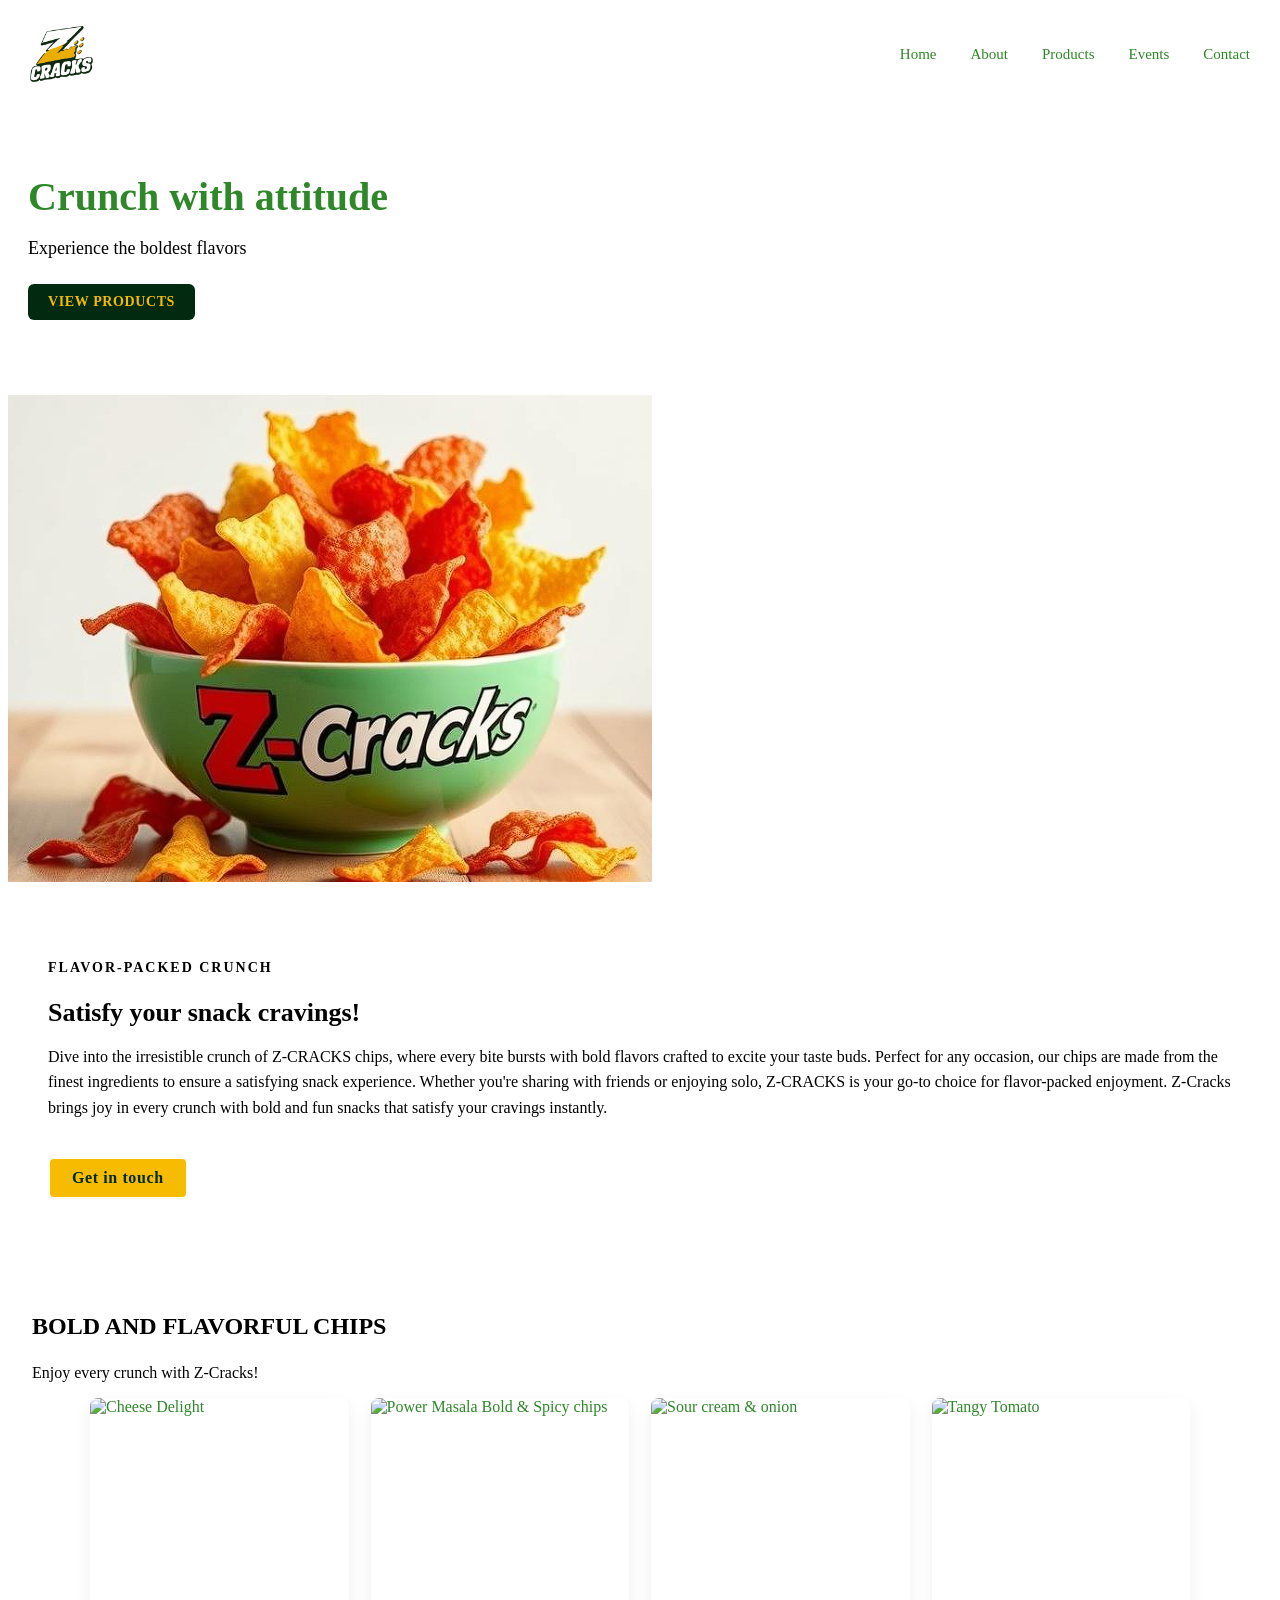
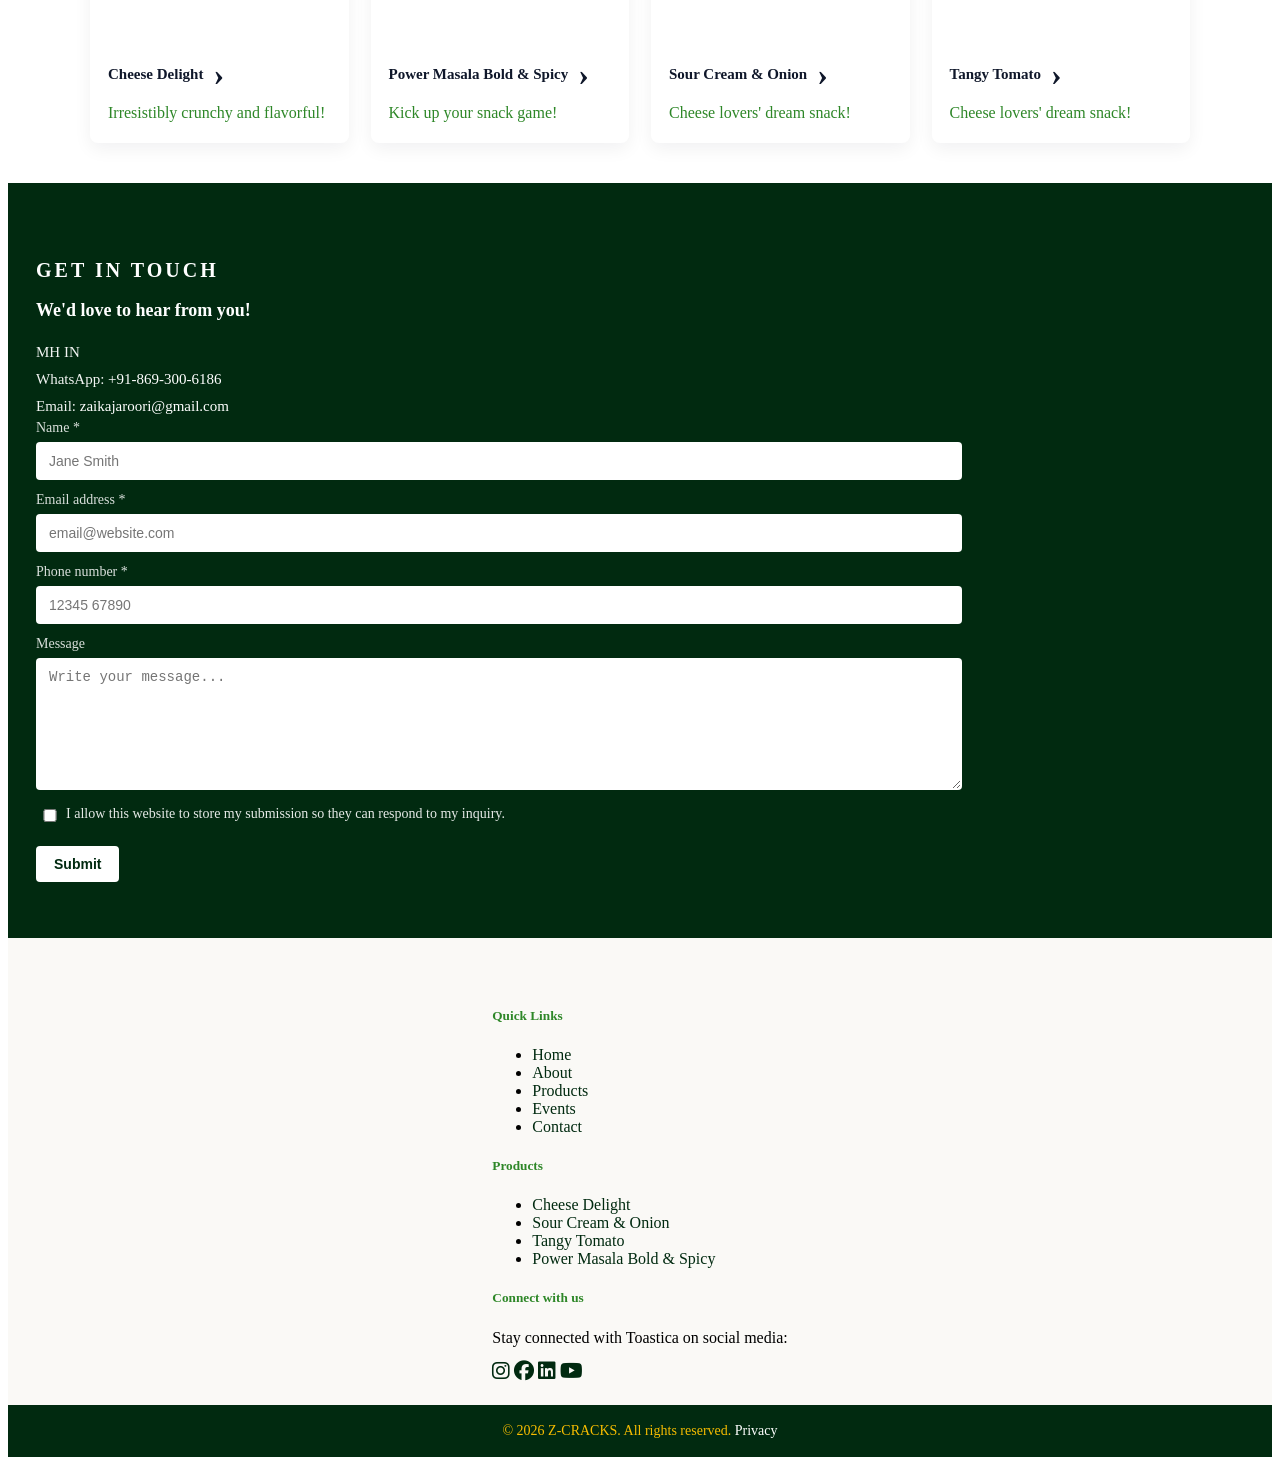
==== commit 7cab9405: "Add files via upload" ====
--- a/index.html
+++ b/index.html
@@ -2,14 +2,17 @@
 <html lang="en">
 
 <head>
-    <meta charset="utf-8" />
-    <meta name="viewport" content="width=device-width, initial-scale=1" />
-    <title>Tangy Tomato — Z-CRACKS</title>
+    <meta charset="UTF-8">
+    <meta name="viewport" content="width=device-width, initial-scale=1.0">
+    <title>Z-CRACKS</title>
     <!-- Favicon -->
     <link rel="icon" type="image/png" href="./assets/logo/favicon.png">
+
     <link href="https://cdnjs.cloudflare.com/ajax/libs/font-awesome/6.5.0/css/all.min.css" rel="stylesheet">
+
     <!-- Bootstrap 5 -->
     <link href="../assets/bootstrap/css/bootstrap.min.css" rel="stylesheet" />
+
     <!-- Custom CSS -->
     <link rel="stylesheet" href="./assets/css/style.css">
 </head>
@@ -43,37 +46,147 @@
                 <a href="./index.html#contact-section">Contact</a>
             </div>
         </header>
-    </div>  
-
-    <section class="product-section">
+    </div>
+
+
+    <!-- HERO SECTION -->
+    <section class="hero">
         <div class="container">
-            <a class="back-link" href="./index.html#product-cards">← Back to products</a>
-            <h1 class="product-title">TANGY TOMATO</h1>
-            <p class="product-desc">
-                A tangy twist on a classic favorite — bursting with fresh tomato flavor and a satisfying crunch.
-                Enjoy the vibrant taste combined with a crispy texture that keeps you coming back for more.
-                A perfect blend of tangy tomatoes and crunch — this zesty chip delivers a refreshing, savory taste that's both
-                satisfying and addictive.
-                A tangy twist on a classic favorite — bursting with fresh tomato flavor and a satisfying crunch.
-                Enjoy the vibrant taste combined with a crispy texture that keeps you coming back for more.
-                A perfect blend of tangy tomatoes and crunch — this zesty chip delivers a refreshing, savory taste that's both
-                satisfying and addictive.
-
+            <h1 class="hero-title">Crunch with attitude</h1>
+            <p class="hero-subtext">Experience the boldest flavors</p>
+            <a class="hero-cta" href="#product-cards">VIEW PRODUCTS</a>
+        </div>
+    </section>
+
+    <!-- TWO COLUMN FLAVOR SECTION -->
+    <section class="flavor-section" id="flavor-section">
+        <img src="./assets/img/z-cracks-snacks-1.png" alt="Chips Image" class="flavor-img">
+
+        <div class="flavor-box">
+            <h3>FLAVOR-PACKED CRUNCH</h3>
+            <h2>Satisfy your snack cravings!</h2>
+            <p>
+                Dive into the irresistible crunch of Z-CRACKS chips, where every bite bursts with bold flavors crafted
+                to excite your taste buds. Perfect for any occasion, our chips are made from the finest ingredients to
+                ensure a satisfying snack experience. Whether you're sharing with friends or enjoying solo, Z-CRACKS is
+                your go-to choice for flavor-packed enjoyment.
+                Z-Cracks brings joy in every crunch with bold and fun snacks
+                that satisfy your cravings instantly.
             </p>
-            <img class="product-image justify-center" src="./assets/images/tangy-tomato.png"
-                alt="Tangy Tomato">
-        </div>
-        <!-- CTA: Let's talk -->
+            <a href="./index.html#contact-section" class="cta-button">Get in touch</a>
+        </div>
+    </section>
+
+    <!-- PRODUCT CARDS SECTION -->
+    <section class="product-cards" id="product-cards">
         <div class="container">
-            <section class="product-cta">
-                <div class="cta-left">
-                    <h2>Let's talk</h2>
-                    <p>We would love to hear from you!</p>
+            <h3 class="section-title">BOLD AND FLAVORFUL CHIPS</h3>
+            <p class="section-subtext">Enjoy every crunch with Z-Cracks!</p>
+
+            <div class="cards-grid">
+                <a class="product-card" href="./cheese-delight.html">
+                    <img src="./assets/images/cheese-delight.png" alt="Cheese Delight">
+                    <div class="card-body">
+                        <div class="title-row">
+                            <div>Cheese Delight</div>
+                            <div class="arrow">›</div>
+                        </div>
+                        <div class="desc">Irresistibly crunchy and flavorful!</div>
+                    </div>
+                </a>
+
+                <a class="product-card" href="./power-masala-bold-&-spicy.html">
+                    <img src="./assets/images/power-masala-bold-&-spicy.png" alt="Power Masala Bold & Spicy chips">
+                    <div class="card-body">
+                        <div class="title-row">
+                            <div>Power Masala Bold & Spicy</div>
+                            <div class="arrow">›</div>
+                        </div>
+                        <div class="desc">Kick up your snack game!</div>
+                    </div>
+                </a>
+
+                <a class="product-card" href="./sour-cream-&-onion.html">
+                    <img src="./assets/images/sour-cream-&-onion.png" alt="Sour cream & onion">
+                    <div class="card-body">
+                        <div class="title-row">
+                            <div>Sour Cream & Onion</div>
+                            <div class="arrow">›</div>
+                        </div>
+                        <div class="desc">Cheese lovers' dream snack!</div>
+                    </div>
+                </a>
+
+                <a class="product-card" href="./tangy-tomato.html">
+                    <img src="./assets/images/tangy-tomato.png" alt="Tangy Tomato">
+                    <div class="card-body">
+                        <div class="title-row">
+                            <div>Tangy Tomato</div>
+                            <div class="arrow">›</div>
+                        </div>
+                        <div class="desc">Cheese lovers' dream snack!</div>
+                    </div>
+                </a>
+            </div>
+        </div>
+    </section>
+
+    <!-- CONTACT / GET IN TOUCH SECTION -->
+    <section class="contact-section" id="contact-section">
+        <div class="contact-grid container">
+            <div class="section-left contact-left">
+                <h3>GET IN TOUCH</h3>
+                <p class="lead">We'd love to hear from you!</p>
+                <div class="contact-info">
+                    <div>MH IN</div>
+                    <div class="email">WhatsApp:
+                        <span class="whatsapp-wrapper">
+                            <a id="contact-whatsapp" href="https://wa.me/918693006186" target="_blank"
+                                rel="noopener noreferrer">
+                                +91-869-300-6186
+                            </a>
+                            <span class="whatsapp-hint" aria-hidden="true">
+                                <a class="wa-open" href="https://wa.me/918693006186" target="_blank"
+                                    rel="noopener noreferrer" style="color:#fff;text-decoration:none;">
+                                    Open WhatsApp chat
+                                </a>
+                            </span>
+                        </span>
+                    </div>
+                    <div class="email">Email:
+                        <span class="email-wrapper">
+                            <a href="https://mail.google.com/mail/?view=cm&fs=1&to=zaikajaroori%40gmail.com"
+                                id="contact-email" target="_blank" rel="noopener noreferrer">zaikajaroori@gmail.com</a>
+                            <span class="email-hint" aria-hidden="true">Write email</span>
+                        </span>
+                    </div>
                 </div>
-                <div class="cta-right">
-                    <a class="btn-ghost" href="./index.html#contact-section">GET IN TOUCH</a>
-                </div>
-            </section>
+            </div>
+
+            <div class="section-right contact-form">
+                <form action="#" method="get">
+                    <label for="name">Name *</label>
+                    <input id="name" name="name" placeholder="Jane Smith" />
+
+                    <label for="email">Email address *</label>
+                    <input id="email" name="email" placeholder="email@website.com" />
+
+                    <label for="phone">Phone number *</label>
+                    <input id="phone" name="phone" placeholder="12345 67890" />
+
+                    <label for="message">Message</label>
+                    <textarea id="message" name="message" placeholder="Write your message..."></textarea>
+
+                    <div style="display:-webkit-box; align-items:center; margin-bottom:12px;">
+                        <input type="checkbox" id="consent" name="consent" />
+                        <label for="consent" style="color:rgba(255,255,255,0.9); font-size:13px; margin-left: 10px;">
+                            I allow this website to store my submission so they can respond to my inquiry.
+                        </label>
+                    </div>
+
+                    <button type="submit" class="submit-btn">Submit</button>
+                </form>
+            </div>
         </div>
     </section>
 
@@ -87,7 +200,6 @@
                     <ul class="list-unstyled mb-0">
                         <li><a href="./index.html">Home</a></li>
                         <li><a href="./index.html#flavor-section">About</a></li>
-                        <li><a href="./our-brands.html">Our Brands</a></li>
                         <li><a href="./index.html#product-cards">Products</a></li>
                         <li><a href="./events.html">Events</a></li>
                         <li><a href="./index.html#contact-section">Contact</a></li>
@@ -136,50 +248,74 @@
     </section>
 
     <script>
-        document.addEventListener('DOMContentLoaded', function () {
-            const el = document.querySelector('.product-cta');
-            if (!el) return;
-            const obs = new IntersectionObserver((entries, o) => {
-                entries.forEach(e => {
-                    if (e.isIntersecting) { el.classList.add('in-view'); o.unobserve(el); }
-                });
-            }, { threshold: 0.12 });
-            obs.observe(el);
-        });
+        (function () {
+            console.log('z-cracks contact script init');
+            var form = document.querySelector('.contact-form form');
+            if (!form) { console.warn('contact form not found'); return; }
+            console.log('contact form found');
+            form.addEventListener('submit', function (e) {
+                e.preventDefault();
+
+                var name = document.getElementById('name').value;
+                var email = document.getElementById('email').value;
+                var phone = document.getElementById('phone').value;
+                var message = document.getElementById('message').value;
+                var consent = document.getElementById('consent').checked ? "Yes" : "No";
+
+                /* ----------- WHATSAPP ----------- */
+                var waNumber = "918693006186";
+                var waText =
+                    "New Contact Form Submission%0A" +
+                    "Name: " + encodeURIComponent(name) + "%0A" +
+                    "Email: " + encodeURIComponent(email) + "%0A" +
+                    "Phone: " + encodeURIComponent(phone) + "%0A" +
+                    "Message: " + encodeURIComponent(message) + "%0A" +
+                    "Consent: " + encodeURIComponent(consent);
+
+                var waUrl = "https://wa.me/" + waNumber + "?text=" + waText;
+                // Open WhatsApp in new tab/window
+                window.open(waUrl, "_blank");
+
+                /* ----------- EMAIL (GMAIL COMPOSE) ----------- */
+                var emailTo = "shaikhshakil12126@gmail.com";
+                var subject = "New Contact Form Submission";
+                // build readable body (unencoded) for Gmail and mailto fallback
+                var readableBody = 'Name: ' + name + '\n' +
+                    'Email: ' + email + '\n' +
+                    'Phone: ' + phone + '\n' +
+                    'Message: ' + message + '\n' +
+                    'Consent: ' + consent;
+
+                var gmailUrl = 'https://mail.google.com/mail/?view=cm&fs=1&to=' + encodeURIComponent(emailTo) + '&su=' + encodeURIComponent(subject) + '&body=' + encodeURIComponent(readableBody);
+                var emailUrl = 'mailto:' + emailTo + '?subject=' + encodeURIComponent(subject) + '&body=' + encodeURIComponent(readableBody);
+
+                // Try to open Gmail compose in a new tab; if blocked, fall back to mailto
+                var g = null;
+                try {
+                    g = window.open(gmailUrl, '_blank');
+                } catch (err) { g = null; }
+                if (!g) {
+                    // popup blocked or failed — use mailto fallback in current tab
+                    window.location.href = emailUrl;
+                }
+            });
+
+
+        })();
     </script>
 
+    <!-- EmailJS SDK (only used when you paste your IDs below) -->
+    <script src="https://cdn.emailjs.com/sdk/3.2/email.min.js"></script>
     <script>
-        document.addEventListener('DOMContentLoaded', function () {
-            const header = document.querySelector('.header');
-            if (!header) return;
-
-            const threshold = 80;
-
-            function updateHeader() {
-                const y = window.scrollY || window.pageYOffset;
-                if (y > threshold) {
-                    if (!header.classList.contains('fixed')) {
-                        header.classList.add('fixed');
-                        document.body.style.paddingTop = header.offsetHeight + 'px';
-                    }
-                } else {
-                    if (header.classList.contains('fixed')) {
-                        header.classList.remove('fixed');
-                        document.body.style.paddingTop = '';
-                    }
-                }
-            }
-
-            updateHeader();
-            window.addEventListener('scroll', updateHeader, { passive: true });
-            window.addEventListener('resize', () => {
-                if (header.classList.contains('fixed')) document.body.style.paddingTop = header.offsetHeight + 'px';
-            });
-        });
+        /*
+         Replace the placeholders below with your EmailJS credentials:
+         - emailjs.init('YOUR_USER_ID')
+         - use 'YOUR_SERVICE_ID' and 'YOUR_TEMPLATE_ID' in the send() call
+        */
+        try { emailjs.init('YOUR_USER_ID'); } catch (e) { /* init placeholder */ }
     </script>
-
     <script src="./assets/js/script.js"></script>
 
 </body>
 
-</html>
+</html>
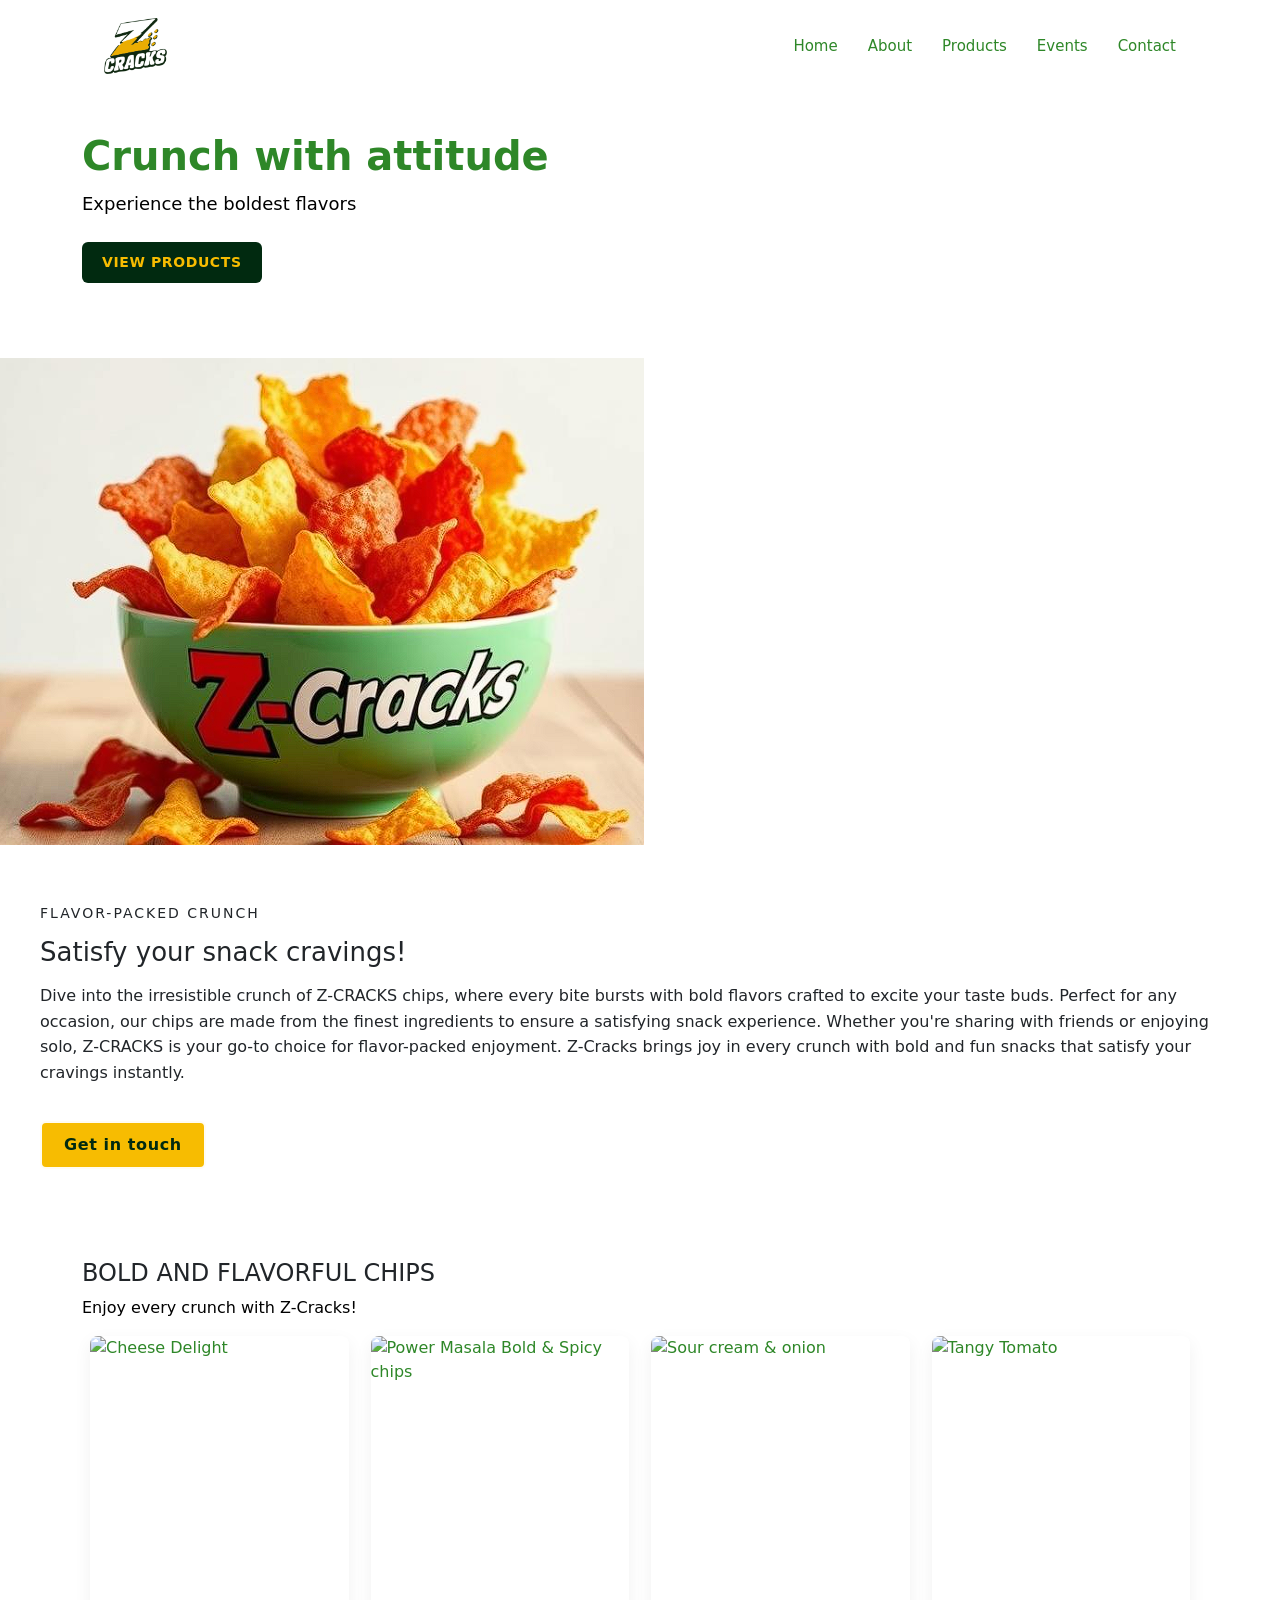
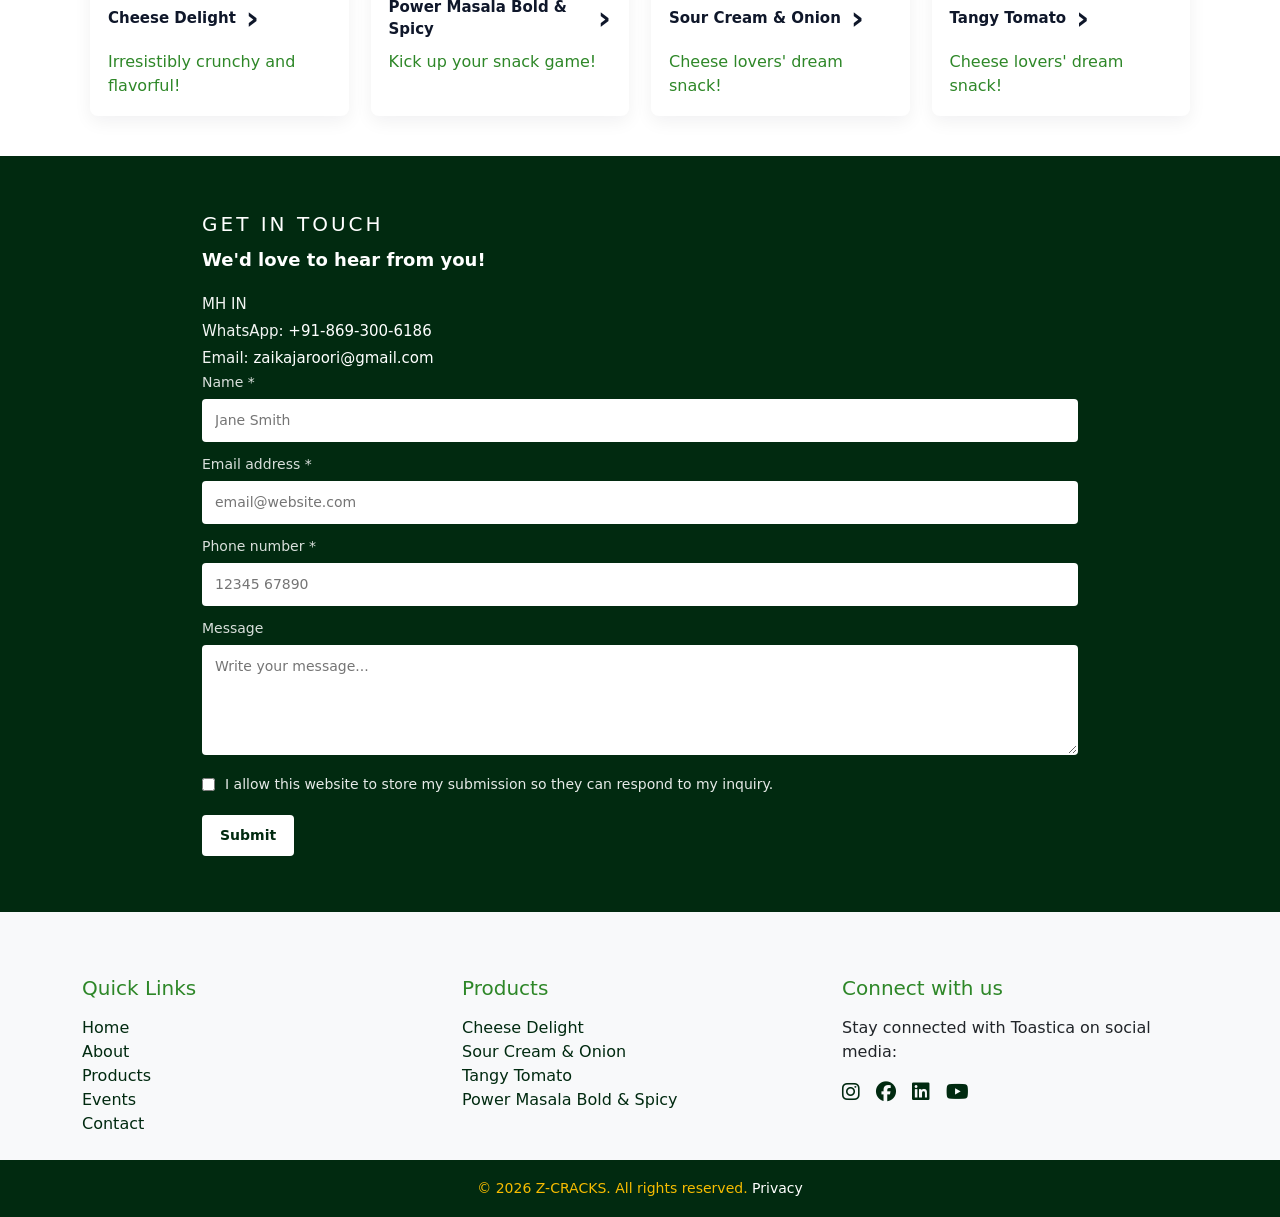
==== commit 81acf0dd: "Update index.html" ====
--- a/index.html
+++ b/index.html
@@ -7,11 +7,12 @@
     <title>Z-CRACKS</title>
     <!-- Favicon -->
     <link rel="icon" type="image/png" href="./assets/logo/favicon.png">
-
+    
+    <!-- Bootstrap CSS -->
+    <link href="https://cdn.jsdelivr.net/npm/bootstrap@5.3.3/dist/css/bootstrap.min.css" rel="stylesheet">
+
+    <!-- Font Awesome -->
     <link href="https://cdnjs.cloudflare.com/ajax/libs/font-awesome/6.5.0/css/all.min.css" rel="stylesheet">
-
-    <!-- Bootstrap 5 -->
-    <link href="../assets/bootstrap/css/bootstrap.min.css" rel="stylesheet" />
 
     <!-- Custom CSS -->
     <link rel="stylesheet" href="./assets/css/style.css">
@@ -318,4 +319,4 @@
 
 </body>
 
-</html>+</html>
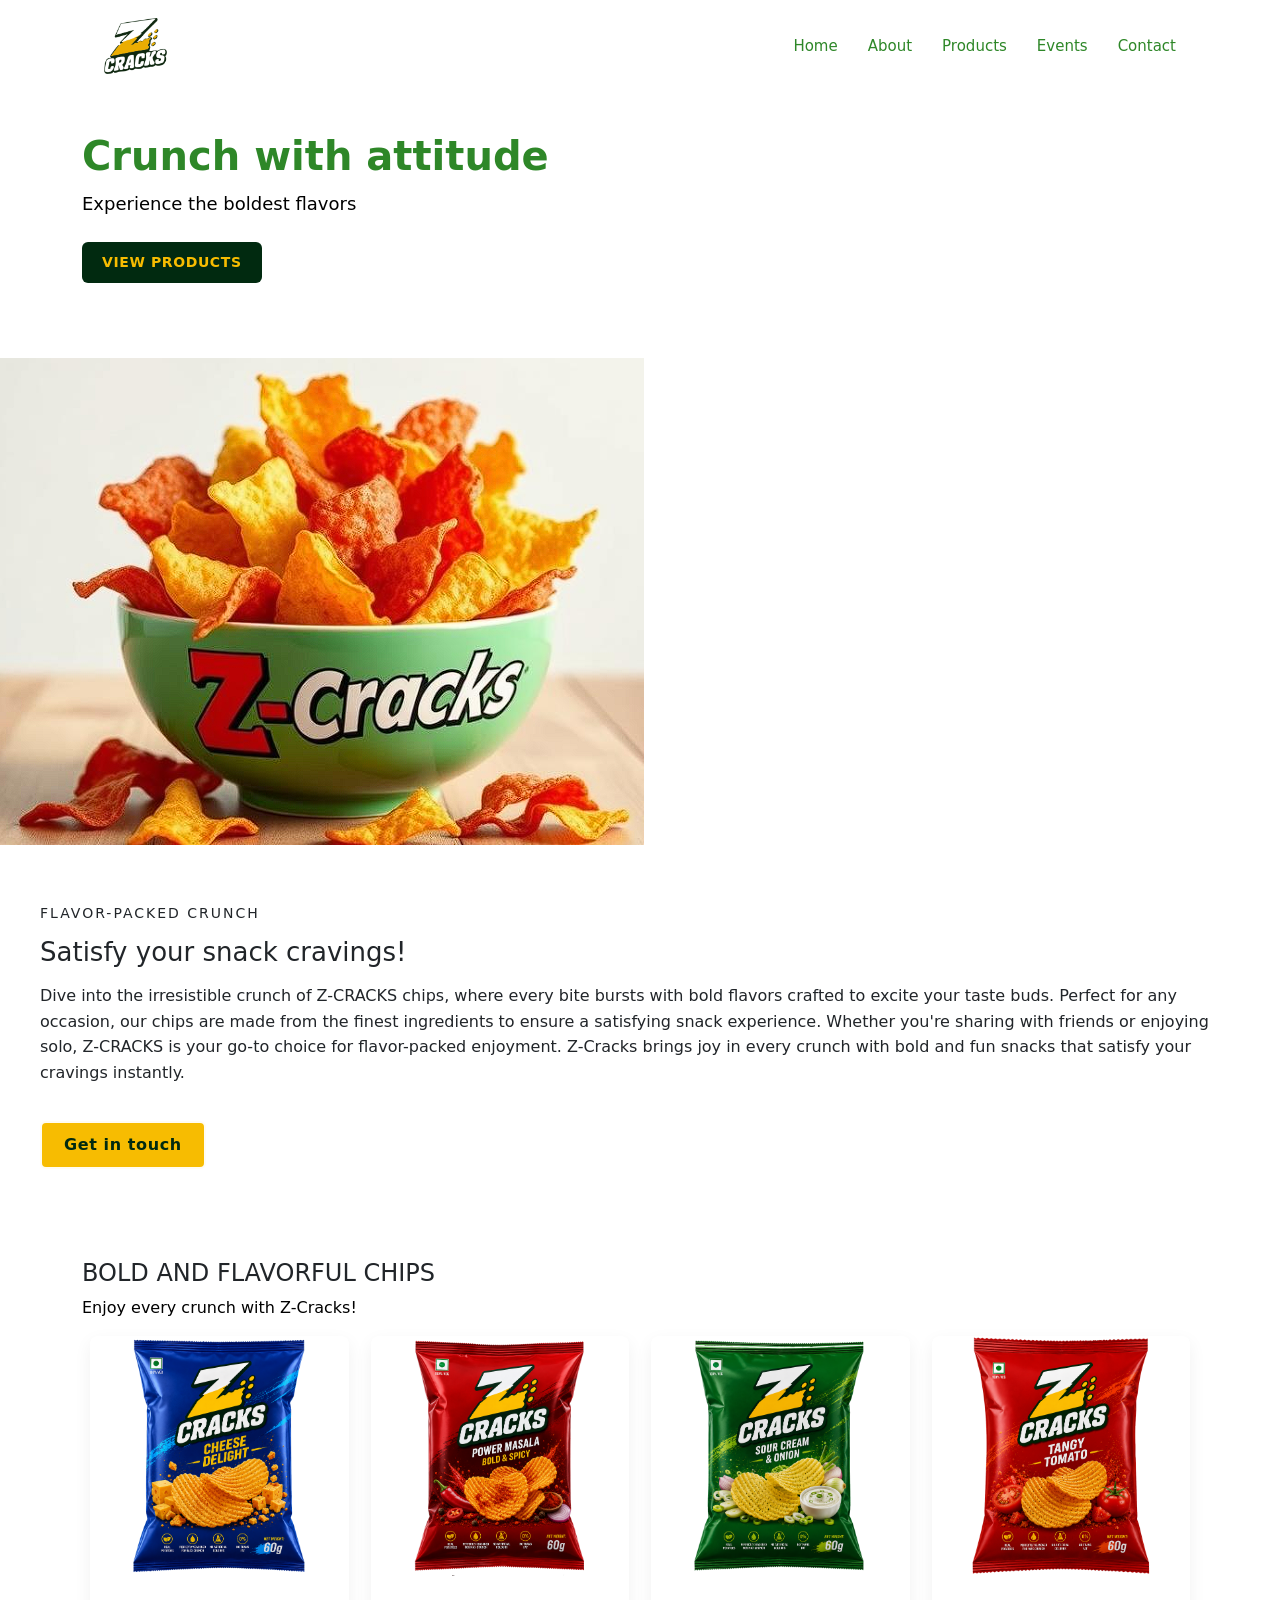
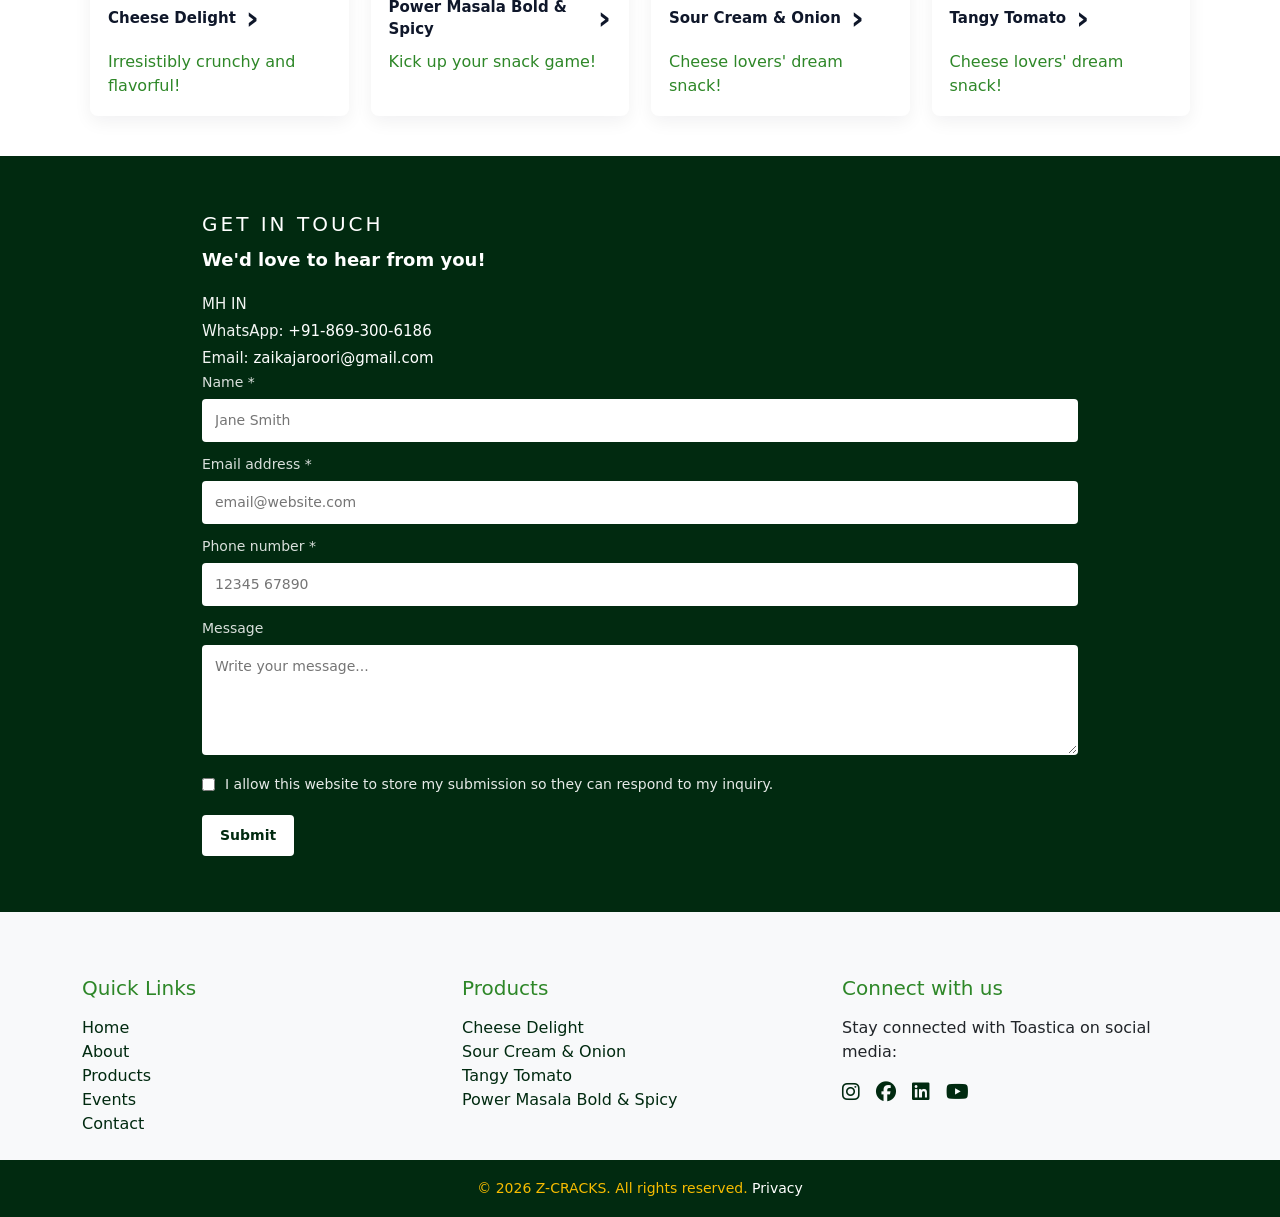
==== commit 9ec0343e: "Update index.html" ====
--- a/index.html
+++ b/index.html
@@ -7,7 +7,7 @@
     <title>Z-CRACKS</title>
     <!-- Favicon -->
     <link rel="icon" type="image/png" href="./assets/logo/favicon.png">
-    
+
     <!-- Bootstrap CSS -->
     <link href="https://cdn.jsdelivr.net/npm/bootstrap@5.3.3/dist/css/bootstrap.min.css" rel="stylesheet">
 
@@ -86,7 +86,7 @@
 
             <div class="cards-grid">
                 <a class="product-card" href="./cheese-delight.html">
-                    <img src="./assets/images/cheese-delight.png" alt="Cheese Delight">
+                    <img src="./images/cheese-delight.png" alt="Cheese Delight">
                     <div class="card-body">
                         <div class="title-row">
                             <div>Cheese Delight</div>
@@ -97,7 +97,7 @@
                 </a>
 
                 <a class="product-card" href="./power-masala-bold-&-spicy.html">
-                    <img src="./assets/images/power-masala-bold-&-spicy.png" alt="Power Masala Bold & Spicy chips">
+                    <img src="./images/power-masala-bold-&-spicy.png" alt="Power Masala Bold & Spicy chips">
                     <div class="card-body">
                         <div class="title-row">
                             <div>Power Masala Bold & Spicy</div>
@@ -108,7 +108,7 @@
                 </a>
 
                 <a class="product-card" href="./sour-cream-&-onion.html">
-                    <img src="./assets/images/sour-cream-&-onion.png" alt="Sour cream & onion">
+                    <img src="./images/sour-cream-&-onion.png" alt="Sour cream & onion">
                     <div class="card-body">
                         <div class="title-row">
                             <div>Sour Cream & Onion</div>
@@ -119,7 +119,7 @@
                 </a>
 
                 <a class="product-card" href="./tangy-tomato.html">
-                    <img src="./assets/images/tangy-tomato.png" alt="Tangy Tomato">
+                    <img src="./images/tangy-tomato.png" alt="Tangy Tomato">
                     <div class="card-body">
                         <div class="title-row">
                             <div>Tangy Tomato</div>
@@ -315,6 +315,11 @@
         */
         try { emailjs.init('YOUR_USER_ID'); } catch (e) { /* init placeholder */ }
     </script>
+
+    <!-- Bootstrap JS -->
+    <script src="https://cdn.jsdelivr.net/npm/bootstrap@5.3.3/dist/js/bootstrap.bundle.min.js"></script>
+
+    <!-- Custom JS -->
     <script src="./assets/js/script.js"></script>
 
 </body>
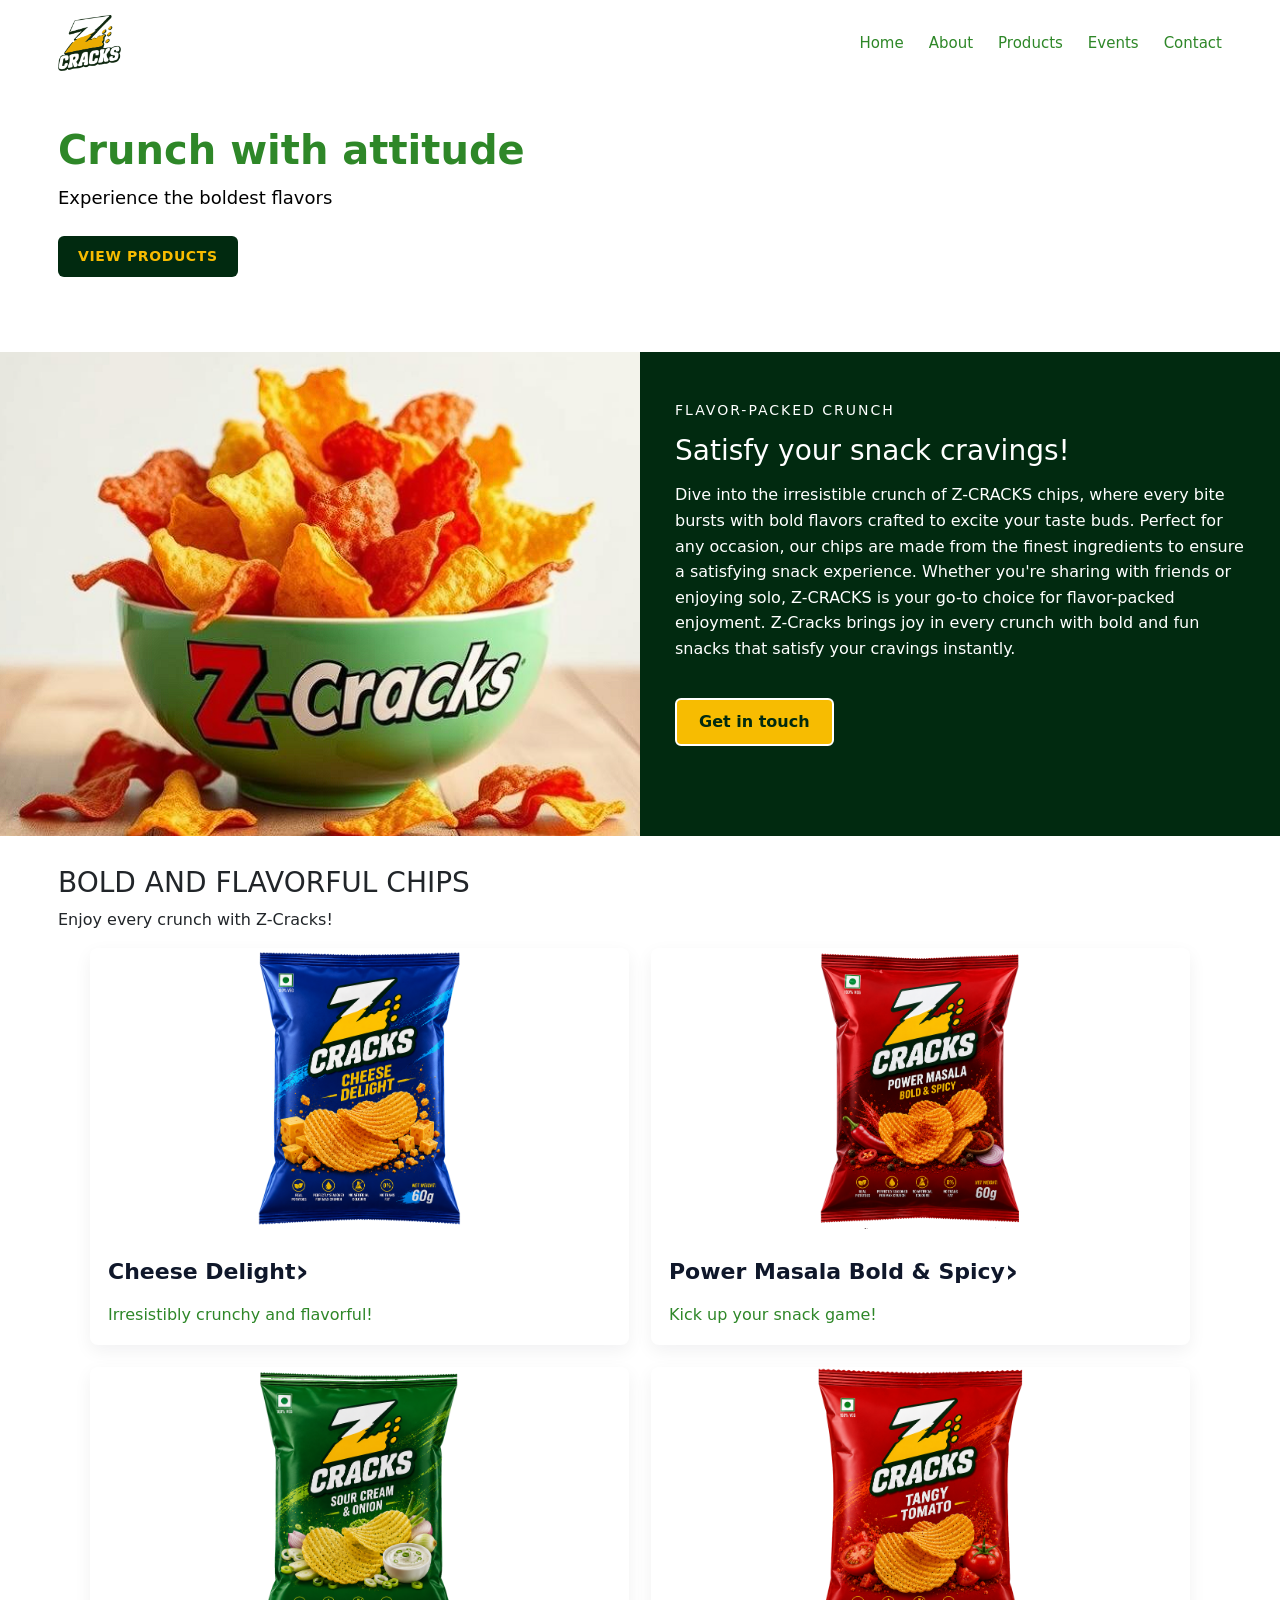
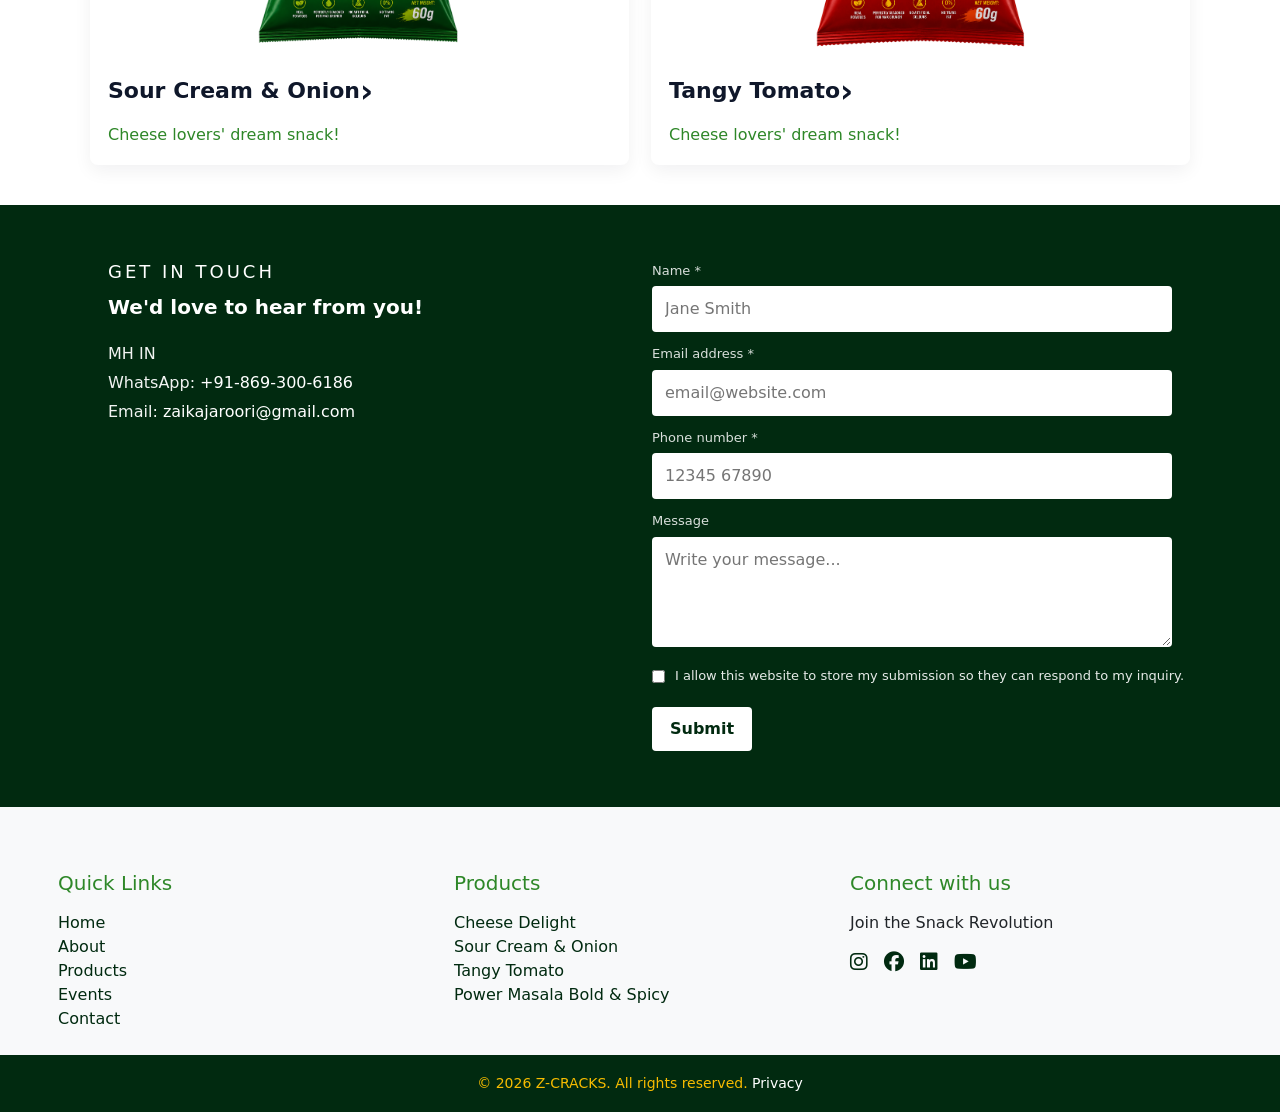
==== commit 6582c466: "Update index.html" ====
--- a/index.html
+++ b/index.html
@@ -219,7 +219,7 @@
                 <!-- Social Links -->
                 <div class="col-md-4">
                     <h5 class="mb-3 pt-3">Connect with us</h5>
-                    <p>Stay connected with Toastica on social media:</p>
+                    <p>Join the Snack Revolution</p>
                     <div class="d-flex gap-3 mb-2">
                         <a aria-label="Instagram" href="https://www.instagram.com/Zaikajaroori" target="_blank">
                             <i class="fab fa-instagram fa-lg"></i>
--- a/assets/css/style.css
+++ b/assets/css/style.css
@@ -1,20 +1,67 @@
-/* Fixed left-side icon (contact) */
+/* =====================================================
+   RESPONSIVE WEBSITE CSS
+   Cleaned & Organized Version
+   ===================================================== */
+
+/* ---------- GLOBAL ---------- */
+
+* {
+    box-sizing: border-box;
+}
+
+html {
+    scroll-behavior: smooth;
+}
+
+body {
+    margin: 0;
+    overflow-x: hidden;
+}
+
+img {
+    display: block;
+    max-width: 100%;
+    height: auto;
+}
+
+.container {
+    width: 100%;
+    max-width: 1200px;
+    margin: 0 auto;
+    padding-left: 18px;
+    padding-right: 18px;
+}
+
+a {
+    transition: 0.3s ease;
+}
+
+button,
+input,
+textarea {
+    font: inherit;
+}
+
+/* ---------- FIXED CONTACT ICON ---------- */
+
 #pageFixedIcon {
     position: fixed;
     left: 18px;
     top: 50%;
     transform: translateY(-50%);
     z-index: 1000;
-    /* Ensure popups (z-index:9999) appear above this icon */
+
     display: flex;
     align-items: center;
     justify-content: center;
+
     width: 60px;
     height: 60px;
+
     background: #fff;
+    border: 2px solid #d4103a;
     border-radius: 50%;
-    box-shadow: 0 6px 18px rgba(0, 0, 0, 0.18);
-    border: 2px solid #d4103a;
+    box-shadow: 0 6px 18px rgba(0,0,0,0.18);
 }
 
 #pageFixedIcon img {
@@ -23,1616 +70,211 @@
     object-fit: contain;
 }
 
-/* Hover/focus label: show site name next to the circular icon without hiding the image */
-#pageFixedIcon {
-    position: fixed;
-    /* existing properties above... */
-}
-
 #pageFixedIcon::after {
-    content: 'Brand Website';
+    content: "Brand Website";
     position: absolute;
-    left: 60px;
-    /* place to the right of the circle */
+    left: 65px;
     top: 50%;
     transform: translateY(-50%);
-    background: rgba(10, 31, 68, 0.95);
-    /* match theme */
+
+    padding: 8px 12px;
+    background: rgba(10,31,68,0.95);
     color: #fff;
-    padding: 8px 12px;
+
     border-radius: 6px;
     white-space: nowrap;
     font-size: 14px;
     font-weight: 600;
+
     opacity: 0;
     pointer-events: none;
-    transition: opacity 0.18s ease, transform 0.18s ease;
-    z-index: 1200;
-}
-
-/* show on hover or keyboard focus */
+    transition: 0.2s ease;
+}
+
 #pageFixedIcon:hover::after,
 #pageFixedIcon:focus::after,
 #pageFixedIcon:focus-within::after {
     opacity: 1;
-    transform: translateY(-50%) translateX(4px);
-}
-
-/* ensure the image doesn't hide — increase stacking context so image sits on top of circle content */
-#pageFixedIcon img {
-    position: relative;
-    z-index: 1300;
-}
-
-
-/* Mobile View Fix */
-@media (min-width: 412px) and (max-width: 767px) {
-    #pageFixedIcon::after {
-        left: 0;
-        top: -42px;
-        transform: translateY(0) translateX(0);
-        font-size: 13px;
-        padding: 6px 10px;
-    }
-
-    #pageFixedIcon {
-        right: 14px;
-        top: auto;
-        bottom: 18px;
-        transform: none;
-    }
-}
-
-.menu-toggle {
-    display: none;
-    background: transparent;
-    border: 2px solid transparent;
-    font-size: 22px;
-    padding: 8px 10px;
-    border-radius: 6px;
-    cursor: pointer;
-    position: absolute;
-    right: 16px;
-    top: 0;
-    z-index: 1300;
-}
-
-.mobile-nav {
-    display: none !important;
-    position: absolute;
-    left: 0;
-    right: 0;
-    top: 100%;
-    background: #ffffff;
-    box-shadow: 0 10px 30px rgba(2, 6, 23, 0.08);
-    padding: 12px 16px;
-    border-radius: 0 0 8px 8px;
-    z-index: 1200;
-}
-
-.mobile-nav a {
-    display: block;
-    padding: 8px 0;
-    color: #2E8728;
-    text-decoration: none;
-}
-
-
-@keyframes headerFadeIn {
-    0% {
-        transform: translateY(-12px) scale(1.06);
-        opacity: 0;
-    }
-
-    60% {
-        transform: translateY(4px) scale(1.02);
-        opacity: 0.96;
-    }
-
-    100% {
-        transform: translateY(0) scale(1);
-        opacity: 1;
-    }
-
-}
+}
+
+/* ---------- HEADER ---------- */
 
 .logo {
+    font-size: 20px;
     font-weight: 700;
-    font-size: 20px;
     letter-spacing: 2px;
 }
 
-/* Logo image support */
 .logo img {
+    width: auto;
     height: 60px;
-    width: auto;
-    display: block;
-}
-
-
-
-/* ========== HEADER ========== */
-/* apply the zoom reveal when .in-view is added */
+    object-fit: contain;
+}
+
 .header.in-view {
-    animation: zoomReveal 0.56s cubic-bezier(.2, .9, .2, 1) both;
     display: flex;
-    padding: 15px 0px;
     align-items: center;
     justify-content: space-between;
-}
-
-/* animate when header becomes fixed (zoom-out + fade) and make it fixed on desktop when class applied */
+    padding: 15px 0;
+    animation: zoomReveal 0.56s ease both;
+}
+
 .container .header.fixed {
     position: fixed;
     top: 0;
     left: 0;
     right: 0;
     z-index: 1400;
+
     display: flex;
     align-items: center;
     justify-content: space-between;
-    padding: 15px 100px;
-    background: rgba(255, 255, 255, 0.98);
-    box-shadow: 0 6px 18px rgba(15, 23, 42, 0.04);
-    animation: headerFadeIn 360ms cubic-bezier(.2, .9, .2, 1) both;
-}
-
-.email a {
-    margin-top: 8px;
-    text-decoration: none;
-    color: #fff;
-}
-
-
-
-/* ========= COMMON RESOLUTIONS ADJUSTMENTS ========= */
-/* Very large / high-res desktop (4K-ish and wide monitors) */
-@media (min-width: 2560px) {
-    .container {
-        max-width: 2100px;
-    }
-
-    .hero h1,
-    .hero .hero-title {
-        font-size: 72px !important;
-    }
-
-    .hero p,
-    .hero .hero-subtext {
-        font-size: 22px !important;
-    }
-
-    .product-cards .cards-grid {
-        grid-template-columns: repeat(4, 1fr);
-        gap: 28px;
-    }
-
-    .product-cards .product-card img {
-        height: 420px;
-    }
-
-    .flavor-box {
-        padding: 120px 90px;
-    }
-
-    .header {
-        padding: 30px 40px;
-    }
-
-    .logo img {
-        height: 88px;
-    }
-
-    .nav a {
-        font-size: 18px !important;
-        margin-left: 28px;
-    }
-
-    .hero {
-        padding: 80px 20px !important;
-    }
-
-    .hero .hero-cta {
-        padding: 14px 28px;
-        font-size: 16px !important;
-    }
-
-    .flavor-box h2 {
-        font-size: 40px !important;
-    }
-
-    .flavor-box p {
-        font-size: 20px !important;
-    }
-
-    .product-cards .section-title {
-        font-size: 34px !important;
-    }
-
-    .product-cards .section-subtext {
-        font-size: 20px !important;
-    }
-
-    .product-card .title-row {
-        font-size: 20px !important;
-    }
-
-    .product-card .desc {
-        font-size: 16px !important;
-    }
-
-    /* Contact & footer large screen tweaks */
-    .contact-section {
-        padding: 120px 60px;
-    }
-
-    .contact-section .contact-grid {
-        grid-template-columns: 2fr 1fr;
-        max-width: 1800px;
-    }
-
-    .contact-left h3 {
-        font-size: 32px !important;
-    }
-
-    .contact-left p.lead {
-        font-size: 26px !important;
-    }
-
-    .contact-left .contact-info {
-        font-size: 20px !important;
-    }
-
-    .contact-form label {
-        font-size: 18px !important;
-    }
-
-    .contact-form input,
-    .contact-form textarea {
-        font-size: 18px !important;
-        padding: 14px 16px;
-    }
-
-    .contact-form .submit-btn {
-        padding: 14px 26px;
-        font-size: 18px !important;
-    }
-
-    .copyright-section {
-        font-size: 16px !important;
-    }
-}
-
-/* Large desktop / Full HD */
-@media (min-width: 1920px) and (max-width: 2559px) {
-    .container {
-        max-width: 1400px;
-    }
-
-    .hero h1,
-    .hero .hero-title {
-        font-size: 56px !important;
-    }
-
-    .hero p,
-    .hero .hero-subtext {
-        font-size: 20px !important;
-    }
-
-    .product-cards .cards-grid {
-        grid-template-columns: repeat(3, 1fr);
-        gap: 26px;
-    }
-
-    .product-cards .product-card img {
-        height: 360px;
-    }
-
-    .header {
-        padding: 26px 36px;
-    }
-
-    .logo img {
-        height: 72px;
-    }
-
-    .nav a {
-        font-size: 17px !important;
-    }
-
-    .hero {
-        padding: 64px 20px;
-    }
-
-    .hero .hero-cta {
-        padding: 12px 26px !important;
-    }
-
-    .flavor-box h2 {
-        font-size: 34px !important;
-    }
-
-    .product-cards .section-title {
-        font-size: 32px !important;
-    }
-
-    .product-card .title-row {
-        font-size: 18px !important;
-    }
-
-    /* Contact & footer Full HD */
-    .contact-section {
-        padding: 96px 48px !important;
-    }
-
-    .contact-section .contact-grid {
-        grid-template-columns: 2fr 1fr !important;
-        max-width: 1300px;
-    }
-
-    .contact-left h3 {
-        font-size: 28px !important;
-    }
-
-    .contact-left p.lead {
-        font-size: 22px !important;
-    }
-
-    .contact-left .contact-info {
-        font-size: 18px !important;
-    }
-
-    .contact-form label {
-        font-size: 16px !important;
-    }
-
-    .contact-form input,
-    .contact-form textarea {
-        font-size: 16px !important;
-        padding: 12px 14px !important;
-    }
-
-    .contact-form .submit-btn {
-        padding: 12px 22px !important;
-        font-size: 16px !important;
-    }
-
-    .copyright-section {
-        font-size: 15px !important;
-    }
-}
-
-/* Common laptop / mid-size screens (1366x768) */
-@media (min-width: 1366px) and (max-width: 1919px) {
-
-    .hero h1,
-    .hero .hero-title {
-        font-size: 46px !important;
-    }
-
-    .hero p,
-    .hero .hero-subtext {
-        font-size: 18px !important;
-    }
-
-    .product-cards.in-view {
-        padding: 0px 24px !important;
-    }
-
-    /* Product cards section heading + subtext base styles (moved from inline HTML) */
-    .product-card .title-row {
-        display: flex;
-        font-size: 22px !important;
-        align-items: center;
-        margin-bottom: 8px;
-        font-weight: 700;
-        color: #000;
-    }
-
-    .product-cards .section-title {
-        text-align: left;
-        font-weight: 700;
-        font-size: 32px !important;
-        margin-bottom: 14px !important;
-    }
-
-    .product-cards .section-subtext {
-        text-align: left;
-        color: #000;
-        font-size: 24px !important;
-        margin-bottom: 26px;
-    }
-
-    .product-cards .cards-grid {
-        grid-template-columns: repeat(3, 1fr);
-        gap: 24px;
-    }
-
-    .product-cards .product-card img {
-        height: 300px;
-    }
-
-    .header {
-        padding: 22px 28px !important;
-    }
-
-    .logo img {
-        height: 64px !important;
-    }
-
-    .nav a {
-        font-size: 16px !important;
-    }
-
-    .hero {
-        padding: 56px 18px !important;
-    }
-
-    .hero .hero-cta {
-        padding: 12px 24px !important;
-    }
-
-    /* ========== FLAVOR SECTION ========== */
-
-    .flavor-section img {
-        width: 100%;
-        height: 100%;
-        object-fit: cover;
-    }
-
-    .flavor-box {
-        background: #012A10;
-        color: white;
-        padding: 70px 60px !important;
-    }
-
-    .flavor-box h3 {
-        letter-spacing: 2px;
-        font-size: 14px !important;
-        margin-bottom: 15px;
-    }
-
-    .flavor-box h2 {
-        font-size: 28px !important;
-        margin-bottom: 15px;
-    }
-
-    .flavor-box p {
-        line-height: 1.6;
-        font-size: 16px !important;
-    }
-
-    .flavor-box .cta-button {
-        display: inline-block;
-        margin-top: 20px;
-        background: #F7BC01;
-        color: #012A10;
-        padding: 10px 22px !important;
-        border-radius: 6px;
-        text-decoration: none;
-        font-weight: 700;
-        letter-spacing: 0.6px;
-        border: 2px solid rgba(255, 255, 255, 0.95);
-        transition: background 180ms ease, color 180ms ease, transform 120ms ease;
-    }
-
-    .flavor-box .cta-button:hover {
-        background: #ffffff;
-        color: #2E8728;
-        transform: translateY(-1px);
-    }
-
-    .flavor-section {
-        display: grid;
-        grid-template-columns: 1fr 1fr;
-        margin-top: 60px;
-    }
-
-    .flavor-box h2 {
-        font-size: 30px !important;
-    }
-
-    .product-cards .section-title {
-        font-size: 28px !important;
-    }
-
-    /* Contact & laptop */
-    .contact-section {
-        padding: 72px 40px !important;
-    }
-
-    .contact-section .contact-grid {
-        display: grid;
-        grid-template-columns: 1fr 1fr;
-        gap: 28px;
-        max-width: 1100px;
-        margin: 0 auto;
-        align-items: start;
-    }
-
-    .contact-left h3 {
-        font-size: 24px !important;
-    }
-
-    .contact-left p.lead {
-        font-size: 20px !important;
-    }
-
-    .contact-left .contact-info {
-        font-size: 16px !important;
-    }
-
-    .contact-form label {
-        font-size: 15px !important;
-    }
-
-    .contact-form input,
-    .contact-form textarea {
-        font-size: 15px !important;
-        padding: 11px 12px !important;
-    }
-
-    .contact-form .submit-btn {
-        padding: 11px 20px !important;
-        font-size: 15px !important;
-    }
-
-    .copyright-section {
-        font-size: 14px !important;
-    }
-}
-
-/* Tablet landscape / smaller laptops */
-@media (min-width: 1024px) and (max-width: 1365px) {
-
-    .hero h1,
-    .hero .hero-title {
-        font-size: 40px !important;
-    }
-
-    .hero p {
-        font-size: 16px !important;
-    }
-
-    .product-cards .cards-grid {
-        grid-template-columns: repeat(2, 1fr);
-        gap: 22px;
-    }
-
-    .product-cards .product-card img {
-        height: 240px !important;
-    }
-
-    .flavor-box {
-        padding: 60px 40px !important;
-    }
-
-    .header {
-        padding: 18px 22px !important;
-    }
-
-    .logo img {
-        height: 56px !important;
-    }
-
-    .nav a {
-        font-size: 15px !important;
-    }
-
-    .hero {
-        padding: 48px 18px !important;
-    }
-
-    .hero .hero-cta {
-        padding: 10px 20px !important;
-    }
-
-    .flavor-box h2 {
-        font-size: 26px !important;
-    }
-
-    .product-cards .section-title {
-        font-size: 24px !important;
-    }
-
-    .product-card .title-row {
-        font-size: 15px !important;
-    }
-
-    .product-card .arrow {
-        margin-left: 10px !important;
-    }
-
-    .product-card .desc {
-        font-size: 16px !important;
-    }
-
-    /* Contact & tablet landscape */
-    .contact-section {
-        padding: 56px 28px !important;
-    }
-
-    .contact-section .contact-grid {
-        grid-template-columns: 1fr 1fr;
-        max-width: 900px;
-    }
-
-    .contact-left h3 {
-        font-size: 20px !important;
-    }
-
-    .contact-left p.lead {
-        font-size: 18px !important;
-    }
-
-    .contact-left .contact-info {
-        font-size: 15px !important;
-    }
-
-    .contact-form label {
-        font-size: 14px !important;
-    }
-
-    .contact-form input,
-    .contact-form textarea {
-        font-size: 14px !important;
-        padding: 10px 12px !important;
-    }
-
-    .contact-form .submit-btn {
-        padding: 10px 18px !important;
-        font-size: 14px !important;
-    }
-
-}
-
-/* Tablet portrait / large phones (768px - 1023px) */
-@media (min-width: 768px) and (max-width: 1023px) {
-
-    .menu-toggle {
-        display: block;
-    }
-
-    .mobile-nav {
-        right: 0;
-        left: 0;
-        top: 64px;
-    }
-
-    .header.menu-open .mobile-nav {
-        display: block !important;
-        width: 50%;
-        left: 50%;
-        justify-self: center;
-    }
-
-    .logo img {
-        height: 36px !important;
-    }
-
-    .flavor-section {
-        display: grid;
-        grid-template-columns: 1fr 1fr;
-        margin-top: 20px;
-    }
-
-    .flavor-section .flavor-box {
-        padding: 30px 20px !important;
-        background: #012A10;
-        color: white;
-    }
-
-    .flavor-section .flavor-box h3 {
-        font-size: 14px !important;
-    }
-
-    .flavor-section .flavor-box h2 {
-        font-size: 24px !important;
-    }
-
-    .flavor-section .flavor-box p {
-        font-size: 15px !important;
-        line-height: 1.6;
-    }
-
-    .flavor-section .flavor-img {
-        object-fit: fill;
-        width: 100%;
-        height: 100%;
-    }
-
-    .flavor-box .cta-button {
-        display: inline-block;
-        margin-top: 20px;
-        background: transparent;
-        color: #ffffff;
-        padding: 10px 22px !important;
-        border-radius: 6px;
-        text-decoration: none;
-        font-weight: 700;
-        letter-spacing: 0.6px;
-        border: 2px solid rgba(255, 255, 255, 0.95);
-        transition: background 180ms ease, color 180ms ease, transform 120ms ease;
-    }
-
-    .product-cards.in-view .section-title {
-        font-size: 26px !important;
-    }
-
-    .product-cards.in-view .section-subtext {
-        font-size: 18px !important;
-    }
-
-    .product-cards .product-card .title-row {
-        font-size: 19px !important;
-        font-weight: 700;
-        display: inline-flex;
-        color: #0f172a;
-    }
-
-    .product-card .card-body {
-        padding: 10px !important;
-    }
-
-    .product-cards .product-card .desc {
-        font-size: 16px !important;
-    }
-
-    .product-cards {
-        padding: 32px 16px !important;
-    }
-
-    .product-card .arrow {
-        margin-left: 10px;
-    }
-
-    .product-card .desc {
-        font-size: 16px !important;
-    }
-
-    .product-cards .product-card img {
-        height: 240px !important;
-    }
-
-    .contact-section {
-        padding: 32px 16px !important;
-        color: #fff;
-    }
-
-    .contact-section .contact-grid {
-        display: grid;
-        grid-template-columns: 1fr 1fr;
-        gap: 20px;
-        max-width: 680px;
-        margin: 0 auto;
-        align-items: start;
-    }
-
-    .contact-left {
-        text-align: left;
-    }
-
-    .contact-section .contact-grid .section-left h3 {
-        font-size: 16px !important;
-    }
-
-    .contact-section .contact-grid .section-left p.lead {
-        font-size: 17px !important;
-    }
-
-    .contact-section .contact-grid .section-left .contact-info {
-        font-size: 14px !important;
-    }
-
-    .contact-form input,
-    .contact-form textarea {
-        font-size: 14px !important;
-    }
-
-    .header {
-        padding: 16px 20px !important;
-    }
-
-    .events-grid {
-        grid-template-columns: 1fr;
-        gap: 22px;
-        padding: 0 12px !important;
-    }
-
-    .brand-product .container {
-        margin: 28px auto;
-        padding: 0 14px !important;
-    }
-
-    .brand-product .product-image {
-        max-height: 320px;
-    }
-
-    .product-cta {
-        grid-template-columns: 1fr;
-        text-align: left;
-        gap: 12px;
-    }
-
-    .product-cta .cta-left h2 {
-        font-size: 28px !important;
-    }
-
-    .nav {
-        display: flex;
-        flex-wrap: wrap;
-        gap: 8px;
-    }
-
-    .nav a {
-        margin-left: 0;
-        font-size: 14px !important;
-    }
-
-
-    /* Mobile menu toggle/button and mobile nav */
-    .menu-toggle {
-        display: none;
-        background: transparent;
-        border: 2px solid transparent;
-        font-size: 22px;
-        padding: 8px 10px;
-        border-radius: 6px;
-        cursor: pointer;
-    }
-
-    .mobile-nav {
-        display: none;
-        position: absolute;
-        right: 16px;
-        top: 74px;
-        background: #ffffff;
-        box-shadow: 0 10px 30px rgba(2, 6, 23, 0.08);
-        padding: 12px 16px;
-        border-radius: 8px;
-        z-index: 1200;
-        min-width: 200px;
-    }
-
-    .mobile-nav a {
-        display: block;
-        padding: 8px 0;
-        color: #111827;
-        text-decoration: none;
-    }
-
-    .hero .hero-title {
-        font-size: 34px !important;
-    }
-
-    .hero .hero-subtext {
-        font-size: 16px !important;
-    }
-
-    .hero h1,
-    .hero .hero-title {
-        font-size: 34px !important;
-    }
-
-    .hero p {
-        font-size: 15px !important;
-    }
-
-    .product-cards .cards-grid {
-        grid-template-columns: repeat(3, 1fr) !important;
-        gap: 20px;
-    }
-
-    .product-cards .product-card img {
-        height: 200px;
-    }
-
-    .header {
-        padding: 16px 18px !important;
-    }
-
-    .logo img {
-        height: 48px !important;
-    }
-
-    .nav a {
-        font-size: 14px !important;
-    }
-
-    .hero {
-        padding: 40px 16px !important;
-    }
-
-    .hero .hero-cta {
-        padding: 10px 18px !important;
-    }
-
-    .flavor-box h2 {
-        font-size: 22px !important;
-    }
-
-    .flavor-box p {
-        font-size: 15px !important;
-    }
-
-    .product-cards .section-title {
-        font-size: 22px !important;
-    }
-
-    /* Contact & tablet portrait */
-    .contact-section {
-        padding: 48px 22px;
-    }
-
-    .contact-left h3 {
-        font-size: 18px !important;
-    }
-
-    .contact-left p.lead {
-        font-size: 16px !important;
-    }
-
-    .contact-left .contact-info {
-        font-size: 14px !important;
-    }
-
-    .contact-form label {
-        font-size: 13px !important;
-    }
-
-    .contact-form input,
-    .contact-form textarea {
-        font-size: 13px !important;
-        padding: 9px 10px !important;
-    }
-
-    .contact-form .submit-btn {
-        padding: 10px 16px !important;
-        font-size: 13px !important;
-    }
-
-    .product-section .product-image,
-    .brand-product .product-image,
-    .product-image {
-        width: 80%;
-        max-height: 420px;
-        object-fit: cover;
-        border-radius: 6px;
-        box-shadow: 0 10px 30px rgba(2, 6, 23, 0.08);
-    }
-
-    .container .header.fixed {
-        padding: 10px 30px !important;
-    }
-
-    .product-section .container h1 {
-        font-size: 24px !important;
-    }
-
-    .product-section .container .product-desc {
-        font-size: 15px !important;
-    }
-
-    .container .product-cta.in-view {
-        padding: 20px 100px !important;
-        flex-direction: row;
-        justify-items: center;
-    }
-
-    .product-cta .cta-left h2 {
-        font-size: 20px !important;
-    }
-
-    .product-cta .cta-right .btn-ghost {
-        font-size: 15px !important;
-        padding: 5px 8px !important;
-    }
-
-    .product-cta {
-        flex-direction: column;
-        padding: 36px 200px !important;
-        gap: 20px;
-    }
-
-    .events-grid {
-        grid-template-columns: repeat(1, 1fr);
-    }
-}
-
-/* Common mobile widths (iPhone / Android mid-range) */
-@media (min-width: 412px) and (max-width: 767px) {
-
-    .hero h1,
-    .hero .hero-title {
-        font-size: 30px !important;
-    }
-
-    .hero p {
-        font-size: 15px !important;
-    }
-
-    .product-cards .cards-grid {
-        grid-template-columns: repeat(2, 1fr) !important;
-        gap: 18px;
-    }
-
-    .product-cards .product-card img {
-        height: 160px !important;
-    }
-
-    .product-cards .desc {
-        font-size: 14px !important;
-    }
-
-    .flavor-section img {
-        max-height: 300px !important;
-    }
-
-    .header {
-        padding: 12px 14px !important;
-    }
-
-    .logo img {
-        height: 50px !important;
-    }
-
-    .nav a {
-        font-size: 13px !important;
-    }
-
-    .hero {
-        padding: 12px 14px !important;
-    }
-
-    .hero .hero-cta {
-        padding: 8px 16px !important;
-        font-size: 13px !important;
-    }
-
-    .flavor-section {
-        padding: 10px 25px !important;
-        font-size: 13px !important;
-    }
-
-    .flavor-box {
-        padding-top: 20px !important;
-    }
-
-    .flavor-box h2 {
-        font-size: 20px !important;
-    }
-
-    .flavor-box p {
-        font-size: 14px !important;
-    }
-
-    .product-cards .section-title {
-        font-size: 20px !important;
-    }
-
-    .product-card .title-row {
-        font-size: 13px !important;
-    }
-
-
-
-    /* Contact & common mobile */
-    .contact-section {
-        padding: 36px 18px;
-    }
-
-    .contact-section .contact-grid {
-        grid-template-columns: 1fr;
-        gap: 18px;
-        max-width: 520px;
-    }
-
-    .contact-section .contact-grid .section-left {
-        padding-bottom: 20px;
-    }
-
-    .contact-left h3 {
-        font-size: 17px !important;
-    }
-
-    .contact-left p.lead {
-        font-size: 15px !important;
-    }
-
-    .contact-left .contact-info {
-        font-size: 13px !important;
-    }
-
-    .contact-form label {
-        font-size: 13px !important;
-    }
-
-    .contact-form input,
-    .contact-form textarea {
-        font-size: 13px !important;
-        padding: 8px 10px;
-    }
-
-    .contact-form .submit-btn {
-        padding: 10px 14px;
-        font-size: 13px !important;
-    }
-
-    .footer {
-        padding: 24px 20px !important;
-    }
-
-    .copyright-section {
-        font-size: 13px !important;
-    }
-}
-
-/* Smaller phones (iPhone SE / many Android entry-level) */
-@media (min-width: 360px) and (max-width: 411px) {
-
-    .container .header {
-        position: fixed !important;
-        top: 0;
-        left: 0;
-        right: 0;
-        z-index: 1400;
-        height: 64px;
-        display: flex;
-        align-items: center;
-        background: rgba(255, 255, 255, 0.98);
-        box-shadow: 0 6px 18px rgba(15, 23, 42, 0.04);
-    }
-
-    .mobile-nav {
-        top: 64px !important;
-    }
-
-    .hero.in-view .hero-title {
-        font-size: 28px !important;
-    }
-
-    .hero.in-view .hero-subtext {
-        font-size: 16px !important;
-    }
-
-    .menu-toggle {
-        display: block;
-    }
-
-    .nav {
-        display: none;
-    }
-
-    .mobile-nav {
-        right: 12px;
-        top: 64px;
-    }
-
-    .header.menu-open .mobile-nav {
-        display: block;
-    }
-
-    .logo img {
-        height: 50px;
-    }
-
-    .flavor-section {
-        display: block;
-        margin-top: 60px;
-    }
-
-    .flavor-box h2 {
-        font-size: 20px !important;
-    }
-
-    .flavor-box p {
-        font-size: 15px !important;
-    }
-
-    .hero h1 {
-        font-size: 28px !important;
-    }
-
-    .hero p {
-        font-size: 15px !important;
-    }
-
-    .flavor-box h2 {
-        font-size: 22px !important;
-    }
-
-    .flavor-box p {
-        font-size: 15px !important;
-    }
-
-    .product-card img {
-        height: 120px;
-    }
-
-    .contact-left h3 {
-        font-size: 16px !important;
-    }
-
-    .contact-left p.lead {
-        font-size: 16px !important;
-    }
-
-    .nav {
-        margin-top: 10px;
-    }
-
-    .nav a {
-        margin-left: 0;
-        margin-right: 14px;
-        display: inline-block;
-    }
-
-    .hero h1,
-    .hero .hero-title {
-        font-size: 26px !important;
-    }
-
-    .hero p {
-        font-size: 14px !important;
-    }
-
-    .product-cards .section-subtext {
-        font-size: 16px !important;
-    }
-
-    .product-cards .product-card img {
-        height: 240px;
-    }
-
-    .product-cards.in-view {
-        padding: 28px 12px !important;
-    }
-
-    .product-cards.in-view .cards-grid {
-        grid-template-columns: 1fr;
-        gap: 16px;
-    }
-
-    .flavor-box {
-        padding: 28px 16px !important;
-    }
-
-    /* Ensure flavor section stacks nicely on narrow phones (360px) */
-    .flavor-section {
-        display: grid;
-        grid-template-columns: 1fr;
-        align-items: start;
-        margin-top: 28px;
-    }
-
-    .flavor-section .flavor-img {
-        width: 100%;
-        object-fit: cover;
-        display: block;
-    }
-
-    .flavor-box {
-        padding: 18px 12px !important;
-        color: white;
-    }
-
-    .flavor-box h2 {
-        font-size: 18px !important;
-    }
-
-    .flavor-box p {
-        font-size: 13px !important;
-        line-height: 1.5;
-    }
-
-    .flavor-box .cta-button {
-        display: inline-block;
-        margin-top: 10px;
-        background: transparent;
-        color: #ffffff;
-        padding: 5px 15px;
-        border-radius: 6px;
-        text-decoration: none;
-        font-weight: 700;
-        letter-spacing: 0.6px;
-        border: 2px solid rgba(255, 255, 255, 0.95);
-        transition: background 180ms ease, color 180ms ease, transform 120ms ease;
-    }
-
-    .header {
-        padding: 10px 12px;
-    }
-
-    .logo img {
-        height: 46px;
-    }
-
-    .nav a {
-        font-size: 12px !important;
-    }
-
-    .hero {
-        padding: 28px 12px;
-    }
-
-    .hero .hero-cta {
-        padding: 8px 14px;
-        font-size: 12px !important;
-    }
-
-    .flavor-box h2 {
-        font-size: 18px !important;
-    }
-
-    .flavor-box p {
-        font-size: 13px !important;
-    }
-
-    .product-cards .section-title {
-        font-size: 18px !important;
-    }
-
-    .product-card .title-row {
-        font-size: 22px !important;
-        align-items: center;
-        display: inline-flex;
-        font-weight: 700;
-        color: #000;
-    }
-
-    /* Contact & smaller phones */
-    .contact-section {
-        padding: 32px 14px;
-        color: #fff;
-    }
-
-    .contact-section .contact-grid {
-        grid-template-columns: 1fr;
-        gap: 16px;
-    }
-
-    .section-left {
-        margin-bottom: 10px;
-    }
-
-    .section-right {
-        margin-top: 30px;
-    }
-
-    .contact-left h3 {
-        font-size: 16px !important;
-    }
-
-    .contact-left p.lead {
-        font-size: 14px !important;
-    }
-
-    .contact-left .contact-info {
-        font-size: 13px !important;
-    }
-
-    .contact-form label {
-        font-size: 12px !important;
-    }
-
-    .contact-form input,
-    .contact-form textarea {
-        font-size: 12px !important;
-        padding: 8px 10px;
-    }
-
-    .contact-form .submit-btn {
-        padding: 9px 12px;
-        font-size: 12px !important;
-    }
-
-    .container .header {
-        padding: 15px 20px;
-    }
-
-    .container .header.fixed {
-        padding: 10px 15px;
-    }
-
-    .product-section .container .product-title {
-        font-size: 24px !important;
-    }
-
-    .product-section .container .product-desc {
-        font-size: 15px !important;
-    }
-
-    .container .product-cta.in-view {
-        padding: 20px 15px;
-        flex-direction: column;
-    }
-
-    .product-cta .cta-left h2 {
-        font-size: 20px !important;
-    }
-
-    .product-cta .cta-right .btn-ghost {
-        font-size: 15px !important;
-        padding: 5px 8px;
-    }
-
-    .product-cta {
-        padding: 20px 10px;
-    }
-}
-
-/* Very narrow / extra small (<=360px) */
-@media (max-width: 359px) {
-
-    .hero h1,
-    .hero .hero-title {
-        font-size: 22px !important;
-    }
-
-    .hero p {
-        font-size: 13px !important;
-    }
-
-    .product-cards .product-card img {
-        height: 120px;
-    }
-
-    .flavor-box {
-        padding: 22px 12px !important;
-    }
-
-    /* Very narrow phones: tighten flavor section for small screens */
-    .flavor-section {
-        display: grid;
-        grid-template-columns: 1fr;
-        gap: 10px;
-        margin-top: 20px;
-    }
-
-    .flavor-section .flavor-img {
-        width: 100%;
-        height: auto;
-        max-height: 180px;
-        object-fit: cover;
-        border-radius: 6px;
-    }
-
-    .flavor-box {
-        padding: 14px 10px !important;
-    }
-
-    .flavor-box h2 {
-        font-size: 16px !important;
-    }
-
-    .flavor-box p {
-        font-size: 12px !important;
-        line-height: 1.45;
-    }
-
-    .events-grid {
-        display: block !important;
-    }
-
-    .events-hero .container {
-        padding: 10px !important;
-    }
-
-    /* Very narrow screens */
-    .contact-section {
-        padding: 28px 12px !important;
-    }
-
-    .contact-section .contact-grid {
-        grid-template-columns: 1fr;
-        gap: 12px;
-        max-width: 380px;
-    }
-
-    .contact-left h3 {
-        font-size: 15px !important;
-    }
-
-    .contact-left p.lead {
-        font-size: 13px !important;
-    }
-
-    .contact-left .contact-info {
-        font-size: 12px !important;
-    }
-
-    .contact-form label {
-        font-size: 12px !important;
-    }
-
-    .contact-form input,
-    .contact-form textarea {
-        font-size: 12px !important;
-        padding: 7px 8px !important;
-    }
-
-    .contact-form .submit-btn {
-        padding: 8px 10px;
-        font-size: 12px !important;
-    }
-
-    .copyright-section {
-        font-size: 12px !important;
-    }
-
-    .events-listing {
-        background: transparent;
-        padding: 0px 30px !important;
-    }
-
-    .footer {
-        padding: 20px 10px !important;
-    }
-}
-
-/* Ensure images remain responsive and headings scale smoothly */
-.hero .container,
-.product-cards .cards-grid,
-.flavor-section {
-    transition: padding 180ms ease, grid-template-columns 160ms ease;
-}
-
-img {
-    max-width: 100%;
-    height: auto;
-}
-
-/* =================================================== */
+
+    padding: 15px 40px;
+    background: rgba(255,255,255,0.98);
+    box-shadow: 0 6px 18px rgba(15,23,42,0.04);
+
+    animation: headerFadeIn 360ms ease both;
+}
+
+.nav {
+    display: flex;
+    align-items: center;
+    gap: 25px;
+}
+
 .nav a {
-    margin-left: 30px;
+    margin: 0;
     text-decoration: none;
     color: #2E8728;
     font-size: 15px;
-    transition: 0.3s;
 }
 
 .nav a:hover {
     color: #F7BC01;
 }
 
-/* ========== HERO SECTION ========== */
+.menu-toggle {
+    display: none;
+    position: absolute;
+    right: 16px;
+    top: 50%;
+    transform: translateY(-50%);
+    z-index: 1300;
+
+    padding: 8px 10px;
+    background: transparent;
+    border: 0;
+    border-radius: 6px;
+    font-size: 22px;
+    cursor: pointer;
+}
+
+.mobile-nav {
+    display: none;
+    position: absolute;
+    top: 100%;
+    right: 12px;
+    left: auto;
+    z-index: 1200;
+
+    width: 220px;
+    max-width: calc(100vw - 24px);
+    padding: 12px 16px;
+
+    background: #fff;
+    border-radius: 8px;
+    box-shadow: 0 10px 30px rgba(2,6,23,0.08);
+}
+
+.mobile-nav a {
+    display: block;
+    padding: 10px 0;
+    color: #2E8728;
+    text-decoration: none;
+}
+
+.mobile-nav a:hover {
+    color: #F7BC01;
+}
+
+.header.menu-open .mobile-nav {
+    display: block;
+}
+
+/* ---------- HEADER ANIMATIONS ---------- */
+
+@keyframes headerFadeIn {
+    from {
+        transform: translateY(-12px);
+        opacity: 0;
+    }
+
+    to {
+        transform: translateY(0);
+        opacity: 1;
+    }
+}
+
+@keyframes zoomReveal {
+    from {
+        opacity: 0;
+        transform: scale(1.04) translateY(-8px);
+    }
+
+    to {
+        opacity: 1;
+        transform: none;
+    }
+}
+
+@keyframes fadeInUp {
+    to {
+        opacity: 1;
+        transform: none;
+    }
+}
+
+/* ---------- HERO SECTION ---------- */
+
 .hero {
     text-align: left;
-    padding: 40px 20px !important;
-}
-
-.hero h1 {
-    font-size: 42px !important;
+    padding: 40px 20px;
+}
+
+.hero h1,
+.hero .hero-title {
+    font-size: 42px;
     font-weight: 700;
     color: #2E8728;
     margin-bottom: 10px;
 }
 
-.hero p {
-    font-size: 18px !important;
+.hero p,
+.hero .hero-subtext {
+    font-size: 18px;
     margin-bottom: 25px;
 }
 
 .hero .hero-cta {
     display: inline-block;
+    padding: 10px 20px;
+
     background: #012A10;
     color: #F7BC01;
+
+    border-radius: 6px;
     text-decoration: none;
-    padding: 10px 20px;
-    border-radius: 6px;
     font-size: 14px;
     font-weight: 700;
     letter-spacing: .6px;
     text-transform: uppercase;
-    transition: background 160ms ease, transform 120ms ease;
 }
 
 .hero .hero-cta:hover {
     background: #2E8728;
-    transform: translateY(-1px);
-}
-
-/* Hero reveal (initial state + in-view staggered animation) */
+}
+
 .hero .hero-title,
 .hero .hero-subtext,
 .hero .hero-cta {
@@ -1641,34 +283,43 @@
 }
 
 .hero.in-view .hero-title {
-    animation: fadeInUp 0.6s ease forwards;
-    animation-delay: 0.12s;
+    animation: fadeInUp .6s ease .12s forwards;
 }
 
 .hero.in-view .hero-subtext {
-    animation: fadeInUp 0.6s ease forwards;
-    animation-delay: 0.36s;
-    color: #000 !important;
+    animation: fadeInUp .6s ease .36s forwards;
+    color: #000;
 }
 
 .hero.in-view .hero-cta {
-    animation: fadeInUp 0.6s ease forwards;
-    animation-delay: 0.6s;
-}
-
-.product-cards.in-view {
-    padding: 30px 24px !important;
-}
-
-/* ========== FLAVOR SECTION ========== */
+    animation: fadeInUp .6s ease .6s forwards;
+}
+
+/* ---------- FLAVOR SECTION ---------- */
 
 .flavor-section {
+    display: grid;
+    grid-template-columns: 1fr 1fr;
+    align-items: stretch;
     margin-top: 35px;
 }
 
+.flavor-section .flavor-img,
+.flavor-section img {
+    width: 100%;
+    height: 100%;
+    object-fit: cover;
+}
+
+.flavor-box {
+    padding: 50px 40px;
+    background: #012A10;
+    color: #fff;
+}
+
 .flavor-box h3 {
+    font-size: 14px;
     letter-spacing: 2px;
-    font-size: 14px;
     margin-bottom: 15px;
 }
 
@@ -1678,64 +329,64 @@
 }
 
 .flavor-box p {
+    font-size: 16px;
     line-height: 1.6;
-    font-size: 16px;
 }
 
 .flavor-box .cta-button {
     display: inline-block;
     margin-top: 20px;
+    padding: 10px 22px;
+
     background: #F7BC01;
     color: #012A10;
-    padding: 10px 22px;
+
+    border: 2px solid #fff;
     border-radius: 6px;
     text-decoration: none;
     font-weight: 700;
-    letter-spacing: 0.6px;
-    border: 2px solid rgba(255, 255, 255, 0.95);
-    transition: background 180ms ease, color 180ms ease, transform 120ms ease;
 }
 
 .flavor-box .cta-button:hover {
-    background: #ffffff;
+    background: #fff;
     color: #2E8728;
-    transform: translateY(-1px);
-}
-
-.back-link {
-    color: #2E8728;
-    display: inline-block;
-    margin-bottom: 20px;
-    text-decoration: none;
+}
+
+/* ---------- PRODUCT CARDS ---------- */
+
+.product-cards.in-view {
+    padding: 30px 24px;
 }
 
 .product-cards .cards-grid {
     display: grid;
     grid-template-columns: repeat(4, 1fr);
     gap: 22px;
+
     max-width: 1100px;
     margin: 10px auto;
 }
 
 .product-card {
+    overflow: hidden;
+    background: #fff;
     color: #2E8728;
-    background: #fff;
+
     border-radius: 8px;
-    overflow: hidden;
-    box-shadow: 0 6px 18px rgba(15, 23, 42, 0.06);
-    transition: transform 0.35s cubic-bezier(.2, .9, .2, 1), box-shadow 0.35s;
-    transform-origin: center;
+    box-shadow: 0 6px 18px rgba(15,23,42,0.06);
+
+    text-decoration: none;
     opacity: 0;
-    text-decoration: none;
     transform: translateY(12px);
+    transition: transform .35s ease, box-shadow .35s ease;
 }
 
 .product-card img {
+    display: block;
     width: 100%;
-    height: 280px;
-    object-fit: cover;
-    display: block;
-    transition: transform 0.35s ease;
+    height: clamp(180px, 22vw, 320px);
+    object-fit: contain;
+    transition: transform .35s ease;
 }
 
 .product-card .card-body {
@@ -1744,106 +395,93 @@
 
 .product-card .title-row {
     display: flex;
-    font-size: 22px;
     align-items: center;
     margin-bottom: 8px;
+
+    color: #0f172a;
+    font-size: 22px;
     font-weight: 700;
-    color: #0f172a;
-}
-
-.product-card .title-row:hover {
+}
+
+.product-card .desc {
     color: #2E8728;
+    font-size: 16px;
+    line-height: 1.5;
+}
+
+.product-card:hover {
+    transform: translateY(-8px);
+    box-shadow: 0 18px 36px rgba(15,23,42,0.12);
+}
+
+.product-card:hover img {
+    transform: scale(1.03);
 }
 
 .product-card .arrow {
-    transition: transform 0.22s ease;
     display: inline-block;
     font-size: xx-large;
-}
-
-.product-card .desc {
-    color: #2E8728;
-    font-size: 18px;
-    line-height: 1.5;
-}
-
-.sub-text {
-    text-align: left;
-    color: #000 !important;
-    margin-bottom: 26px;
-}
-
-.product-card:hover {
-    transform: translateY(-10px);
-    box-shadow: 0 18px 36px rgba(15, 23, 42, 0.12);
-}
-
-.product-card:hover img {
-    transform: scale(1.04);
+    transition: transform .22s ease;
 }
 
 .product-card:hover .arrow {
     transform: translateX(6px);
 }
 
-@keyframes fadeInUp {
-    to {
-        opacity: 1;
-        transform: none;
-    }
-}
-
-
-/* Section title/subtext initial state (animations triggered when section becomes visible) */
 .section-title,
 .section-subtext {
     opacity: 0;
     transform: translateY(8px);
 }
 
-/* When product-cards container scrolls into view, animate heading, subtext and cards */
+.product-cards.in-view .section-title {
+    animation: fadeInUp .45s ease .05s forwards;
+}
+
 .product-cards.in-view .section-subtext {
-    animation: fadeInUp 0.45s ease forwards;
-    animation-delay: 0.18s;
-    color: #000 !important;
-}
-
-.product-cards.in-view .section-title {
-    animation: fadeInUp 0.45s ease forwards;
-    animation-delay: 0.05s;
+    animation: fadeInUp .45s ease .18s forwards;
 }
 
 .product-cards.in-view .product-card {
-    animation: fadeInUp 0.45s ease both;
+    animation: fadeInUp .45s ease both;
 }
 
 .product-cards.in-view .product-card:nth-child(1) {
-    animation-delay: 0.3s;
+    animation-delay: .3s;
 }
 
 .product-cards.in-view .product-card:nth-child(2) {
-    animation-delay: 0.45s;
+    animation-delay: .45s;
 }
 
 .product-cards.in-view .product-card:nth-child(3) {
-    animation-delay: 0.6s;
+    animation-delay: .6s;
 }
 
 .product-cards.in-view .product-card:nth-child(4) {
-    animation-delay: 0.75s;
-}
-
-/* ========== CONTACT / GET IN TOUCH SECTION ========== */
+    animation-delay: .75s;
+}
+
+/* ---------- CONTACT SECTION ---------- */
+
 .contact-section {
+    padding: 48px 20px;
     background: #012A10;
     color: #fff;
-    padding: 48px 20px;
-}
-
+}
+
+.contact-section .contact-grid {
+    display: grid;
+    grid-template-columns: 1fr 1fr;
+    gap: 30px;
+    max-width: 1100px;
+    margin: 0 auto;
+    align-items: start;
+}
 
 .contact-left h3 {
+    font-size: 18px;
     letter-spacing: 3px;
-    font-size: 18px;
     margin-bottom: 10px;
 }
 
@@ -1853,7 +491,7 @@
 }
 
 .contact-left .contact-info {
-    color: rgba(255, 255, 255, 0.95);
+    color: rgba(255,255,255,.95);
     line-height: 1.8;
 }
 
@@ -1862,20 +500,21 @@
 }
 
 .contact-form label {
-    color: rgba(255, 255, 255, 0.85);
-    font-size: 13px;
     display: block;
     margin-bottom: 6px;
+    color: rgba(255,255,255,.85);
+    font-size: 13px;
 }
 
 .contact-form input,
 .contact-form textarea {
     width: 100%;
     padding: 10px 12px;
-    border: 1px solid rgba(255, 255, 255, 0.24);
+    margin-bottom: 12px;
+
+    border: 1px solid rgba(255,255,255,.24);
     border-radius: 4px;
     outline: none;
-    margin-bottom: 12px;
 }
 
 .contact-form textarea {
@@ -1884,81 +523,50 @@
 }
 
 .contact-form .submit-btn {
+    padding: 10px 18px;
     background: #fff;
     color: #012A10;
-    padding: 10px 18px;
+    border: none;
     border-radius: 4px;
-    border: none;
     cursor: pointer;
     font-weight: 700;
 }
 
-/* ========== COPYRIGHT / FOOTER ========== */
-.copyright-section {
-    background: #012A10;
-    color: #F7BC01;
-    padding: 18px 10px;
-    text-align: center;
-    font-size: 14px;
-}
-
-.copyright-section a {
-    color: #fff;
-    text-decoration: none;
-}
-
-.copyright-section a:hover {
-    text-decoration: underline;
-}
-
-
-/* ========== PRODUCT PAGES RESPONSIVE HELPERS ========== */
+/* ---------- PRODUCT DETAIL PAGES ---------- */
 
 .product-desc {
     font-size: 18px;
 }
 
-.product-section .product-image,
-.brand-product .product-image,
-.product-image {
-    width: 65%;
-    justify-items: center;
-    border-radius: 6px;
-    display: block;
-    margin: 0 auto;
-    max-width: 100%;
-}
-
 .product-section .container,
-.brand-product .container {
-    padding: 0 18px;
-}
-
-/* product-cta base layout is defined later in the Product detail section; no duplicate here */
-
-/* Make product cards grid responsive (covers product-cards and events grid) */
-.cards-grid,
-.events-grid {
-    box-sizing: border-box;
-}
-
-
-/* ================= Z-CRACKS Product Pages (scoped) ================= */
-.brand-product {
-    font-family: "Bebas Neue";
-    color: #111;
-}
-
 .brand-product .container {
     max-width: 1100px;
     margin: 40px auto;
     padding: 0 18px;
 }
 
+.product-section .product-image,
+.brand-product .product-image,
+.product-image {
+    display: block;
+    width: 100%;
+    max-width: 100%;
+    max-height: 420px;
+    height: auto;
+    margin: 0 auto;
+    object-fit: contain;
+    border-radius: 6px;
+}
+
+.brand-product {
+    color: #111;
+    font-family: "Bebas Neue", sans-serif;
+}
+
 .brand-product .product-title {
+    color: #0f172a;
+    font-weight: 700;
     letter-spacing: 3px;
-    font-weight: 700;
-    color: #0f172a;
     margin-bottom: 12px;
     text-transform: uppercase;
 }
@@ -1969,41 +577,35 @@
     margin-bottom: 22px;
 }
 
-.brand-product .product-image {
-    width: 100%;
-    max-height: 420px;
-    object-fit: cover;
-    border-radius: 6px;
-    box-shadow: 0 10px 30px rgba(2, 6, 23, 0.08);
-}
-
-.brand-product .back-link {
+.back-link {
     display: inline-block;
     margin-bottom: 18px;
     color: #2E8728;
     text-decoration: none;
-    font-weight: 600;
-}
-
-.brand-product a {
-    text-decoration: none;
-}
-
-/* Product detail CTA section */
+}
+
+/* ---------- PRODUCT CTA ---------- */
+
 .product-cta {
     display: flex;
-    flex-direction: row;
-    gap: 40px;
     align-items: center;
-    padding: 36px 150px;
+    justify-content: space-between;
+    flex-wrap: wrap;
+    gap: 24px;
+
+    padding: 36px 40px;
     opacity: 0;
     transform: translateY(12px);
+}
+
+.product-cta.in-view {
+    animation: fadeInUp .6s ease forwards;
 }
 
 .product-cta .cta-left h2 {
     color: #2E8728;
     font-size: 40px;
-    margin: 0 0 6px 0;
+    margin: 0 0 6px;
     letter-spacing: 1px;
 }
 
@@ -2013,47 +615,44 @@
 }
 
 .product-cta .cta-right .btn-ghost {
+    display: inline-block;
+    padding: 12px 20px;
+
+    background: #F7BC01;
+    color: #012A10;
+    border: 2px solid #2E8728;
+    border-radius: 4px;
+
+    font-weight: 700;
     text-decoration: none;
-    padding: 12px 20px;
-    border: 2px solid #2E8728;
-    background: #F7BC01;
-    color:#012A10;
-    font-weight: 700;
-    border-radius: 4px;
-}
-
-.btn-ghost:hover  {
+}
+
+.btn-ghost:hover {
     background: #012A10;
     color: #F7BC01;
 }
 
-.product-cta.in-view {
-    animation: fadeInUp 0.6s ease forwards;
-}
-
-
-
-/* ========== EVENTS PAGE ========== */
+/* ---------- EVENTS PAGE ---------- */
+
 .events-hero {
-    background: #ffffff;
-    padding: 0px 30px;
+    padding: 0 30px;
+    background: #fff;
 }
 
 .events-hero .events-title {
-    letter-spacing: 4px;
     color: #0f172a;
     font-weight: 700;
+    letter-spacing: 4px;
     margin-bottom: 6px;
 }
 
 .events-hero .events-subtitle {
+    color: #0f172a;
     font-size: 22px;
     font-weight: 700;
-    color: #0f172a;
     margin-bottom: 10px;
 }
 
-/* initial state and reveal animation for events hero */
 .events-hero .events-title,
 .events-hero .events-subtitle {
     opacity: 0;
@@ -2061,18 +660,14 @@
 }
 
 .events-hero.in-view .events-title {
-    animation: fadeInUp 0.6s ease forwards;
-    animation-delay: 0.12s;
+    animation: fadeInUp .6s ease .12s forwards;
 }
 
 .events-hero.in-view .events-subtitle {
-    animation: fadeInUp 0.6s ease forwards;
-    animation-delay: 0.36s;
-    color: #000;
+    animation: fadeInUp .6s ease .36s forwards;
 }
 
 .events-listing {
-    background: transparent;
     padding: 30px 20px 60px;
 }
 
@@ -2084,10 +679,6 @@
     margin: 0 auto;
 }
 
-.event-card {
-    background: transparent;
-}
-
 .event-link {
     color: #2E8728;
     font-weight: 700;
@@ -2109,39 +700,17 @@
     text-decoration: none;
 }
 
-
-/* zoom reveal keyframes for header and page elements */
-@keyframes zoomReveal {
-    from {
-        opacity: 0;
-        transform: scale(1.06) translateY(-8px);
-    }
-
-    to {
-        opacity: 1;
-        transform: none;
-    }
-}
-
-/* utility class — can be applied to any major page block to get same reveal */
-.zoom-reveal {
-    opacity: 0;
-    transform: scale(1.04) translateY(6px);
-}
-
-.zoom-reveal.in-view {
-    animation: zoomReveal 0.56s cubic-bezier(.2, .9, .2, 1) both;
-}
-
-/* Footer styles (pruned) */
+/* ---------- FOOTER ---------- */
+
 .footer {
-    background: #faf9f6;
-    padding: 48px 0 24px 0;
     display: flex;
     flex-direction: row;
     justify-content: center;
+    flex-wrap: wrap;
     gap: 64px;
-    flex-wrap: wrap;
+
+    padding: 48px 20px 24px;
+    background: #faf9f6;
 }
 
 .footer-col {
@@ -2152,48 +721,51 @@
 }
 
 .footer-connect {
-    min-width: 320px;
+    min-width: 280px;
     max-width: 400px;
 }
 
-
+.footer a {
+    color: #012A10;
+    text-decoration: none;
+}
+
+.footer a:hover {
+    color: #F7BC01;
+}
+
+.footer h5 {
+    color: #2E8728;
+}
 
 .footer-bar-row {
     display: flex;
     align-items: center;
     justify-content: space-between;
     padding: 0 24px;
+    margin-bottom: 30px;
     background: #faf9f6;
-    margin-top: 0;
-    margin-bottom: 30px;
-}
-
-
-.footer a {
-    color: #012A10;
+}
+
+.copyright-section {
+    padding: 18px 10px;
+    background: #012A10;
+    color: #F7BC01;
+    text-align: center;
+    font-size: 14px;
+}
+
+.copyright-section a {
+    color: #fff;
     text-decoration: none;
 }
 
-.footer a:hover {
-    color: #F7BC01;
-}
-
-.footer h5 {
-    color: #2E8728;
-}
-
-@media (max-width: 600px) {
-    .footer-bar-row {
-        flex-direction: column;
-        align-items: flex-start;
-        padding: 0 8px;
-        gap: 4px;
-    }
-
-    .footer-bar-row .footer-logo {
-        font-size: 1.1rem;
-        margin-top: 4px;
-    }
+/* ---------- EMAIL / WHATSAPP HINT ---------- */
+
+.email a {
+    margin-top: 8px;
+    text-decoration: none;
+    color: #fff;
 }
 
 .email-wrapper,
@@ -2208,22 +780,21 @@
     position: absolute;
     top: calc(100% + 6px);
     left: 0;
+    z-index: 9999;
+
+    padding: 6px 8px;
     color: #fff;
-    padding: 6px 8px;
     border-radius: 4px;
     font-size: 13px;
     white-space: nowrap;
-    z-index: 9999;
 }
 
 .email-hint {
-    background: rgba(0, 0, 0, 0.85);
-    box-shadow: 0 4px 12px rgba(0, 0, 0, 0.2);
+    background: rgba(0,0,0,.85);
 }
 
 .whatsapp-hint {
-    background: #25D366;
-    box-shadow: 0 4px 12px rgba(0, 0, 0, 0.15);
+    background: rgba(0,0,0,.85);
 }
 
 .email-wrapper:hover .email-hint,
@@ -2233,10 +804,241 @@
     display: block;
 }
 
-@media (max-width: 767px) {
+/* =====================================================
+   RESPONSIVE BREAKPOINTS
+   ===================================================== */
+
+/* ---------- 4K DESKTOP: 2560px+ ---------- */
+
+@media (min-width: 2560px) {
+
+    .container {
+        max-width: 2100px;
+    }
+
+    .hero h1,
+    .hero .hero-title {
+        font-size: 72px;
+    }
+
+    .hero p,
+    .hero .hero-subtext {
+        font-size: 22px;
+    }
+
+    .product-cards .cards-grid {
+        grid-template-columns: repeat(4, 1fr);
+        gap: 28px;
+    }
+
+    .logo img {
+        height: 88px;
+    }
+
+    .nav a {
+        font-size: 18px;
+    }
+
+    .flavor-box {
+        padding: 120px 90px;
+    }
+
+    .contact-section {
+        padding: 120px 60px;
+    }
+}
+
+/* ---------- FULL HD: 1920px–2559px ---------- */
+
+@media (min-width: 1920px) and (max-width: 2559px) {
+
+    .container {
+        max-width: 1400px;
+    }
+
+    .hero h1,
+    .hero .hero-title {
+        font-size: 56px;
+    }
+
+    .hero p,
+    .hero .hero-subtext {
+        font-size: 20px;
+    }
+
+    .product-cards .cards-grid {
+        grid-template-columns: repeat(3, 1fr);
+        gap: 26px;
+    }
+
+    .logo img {
+        height: 72px;
+    }
+
+    .flavor-box h2 {
+        font-size: 34px;
+    }
+
+    .contact-section {
+        padding: 96px 48px;
+    }
+}
+
+/* ---------- LAPTOP: 1366px–1919px ---------- */
+
+@media (min-width: 1366px) and (max-width: 1919px) {
+
+    .hero h1,
+    .hero .hero-title {
+        font-size: 46px;
+    }
+
+    .hero p,
+    .hero .hero-subtext {
+        font-size: 18px;
+    }
+
+    .product-cards .cards-grid {
+        grid-template-columns: repeat(3, 1fr);
+        gap: 24px;
+    }
+
+    .logo img {
+        height: 64px;
+    }
+
+    .flavor-box {
+        padding: 70px 60px;
+    }
+
+    .contact-section {
+        padding: 72px 40px;
+    }
+}
+
+/* ---------- SMALL LAPTOP / TABLET LANDSCAPE:
+   1024px–1365px ---------- */
+
+@media (min-width: 1024px) and (max-width: 1365px) {
+
+    .hero h1,
+    .hero .hero-title {
+        font-size: 40px;
+    }
+
+    .hero p {
+        font-size: 16px;
+    }
+
+    .product-cards .cards-grid {
+        grid-template-columns: repeat(2, 1fr);
+        gap: 22px;
+    }
+
+    .logo img {
+        height: 56px;
+    }
+
+    .flavor-box {
+        padding: 50px 35px;
+    }
+
+    .contact-section {
+        padding: 56px 28px;
+    }
+
+    .contact-section .contact-grid {
+        gap: 24px;
+    }
+
+    .product-cta {
+        padding: 30px 25px;
+    }
+}
+
+/* ---------- TABLET: 768px–1023px ---------- */
+
+@media (min-width: 768px) and (max-width: 1023px) {
+
+    .nav {
+        display: none;
+    }
+
+    .menu-toggle {
+        display: block;
+    }
+
+    .mobile-nav {
+        top: 100%;
+    }
+
+    .header.menu-open .mobile-nav {
+        display: block;
+        width: 240px;
+    }
+
+    .logo img {
+        height: 48px;
+    }
+
+    .hero h1,
+    .hero .hero-title {
+        font-size: 34px;
+    }
+
+    .hero p {
+        font-size: 15px;
+    }
+
+    .product-cards .cards-grid {
+        grid-template-columns: repeat(2, 1fr);
+        gap: 20px;
+    }
+
+    .flavor-section {
+        grid-template-columns: 1fr 1fr;
+    }
+
+    .flavor-box {
+        padding: 30px 20px;
+    }
+
+    .flavor-box h2 {
+        font-size: 24px;
+    }
+
+    .contact-section {
+        padding: 40px 20px;
+    }
+
+    .contact-section .contact-grid {
+        grid-template-columns: 1fr 1fr;
+        gap: 20px;
+    }
+
+    .events-grid {
+        grid-template-columns: repeat(2, 1fr);
+        gap: 22px;
+    }
+
+    .brand-product .product-image {
+        max-height: 320px;
+    }
+
+    .product-cta {
+        flex-direction: column;
+        align-items: flex-start;
+        padding: 28px 20px;
+    }
+}
+
+/* ---------- LARGE MOBILE: 412px–767px ---------- */
+
+@media (min-width: 412px) and (max-width: 767px) {
+
     .header {
         position: relative;
-        z-index: 1400;
+        padding: 12px 14px;
     }
 
     .nav {
@@ -2244,55 +1046,510 @@
     }
 
     .menu-toggle {
-        display: block !important;
+        display: block;
     }
 
     .mobile-nav {
-        display: none !important;
+        display: none;
         top: 100%;
         right: 12px;
         left: auto;
-        width: auto;
-        min-width: 200px;
-        max-width: calc(100vw - 24px);
+        width: 220px;
     }
 
     .header.menu-open .mobile-nav {
-        display: block !important;
-    }
-}
-
-.flavor-section .flavor-img {
-    width: auto;
-    height: auto;
-    max-width: 100%;
-    max-height: none;
-    object-fit: contain;
-}
-
-.product-cards .product-card img {
-    display: block;
-    width: auto;
-    height: auto;
-    max-width: 100%;
-    max-height: 280px;
-    margin: 0 auto;
-    object-fit: contain;
-    transition: none;
-}
-
-.product-card:hover img {
-    transform: none;
-}
-
-.product-section .product-image,
-.brand-product .product-image,
-.product-image {
-    display: block;
-    width: auto;
-    height: auto;
-    max-width: 100%;
-    max-height: 420px;
-    margin: 0 auto;
-    object-fit: contain;
-}+        display: block;
+    }
+
+    .logo img {
+        height: 46px;
+    }
+
+    #pageFixedIcon {
+        left: auto;
+        right: 14px;
+        top: auto;
+        bottom: 18px;
+        transform: none;
+    }
+
+    #pageFixedIcon::after {
+        left: auto;
+        right: 0;
+        top: auto;
+        bottom: 65px;
+        transform: none;
+        font-size: 13px;
+    }
+
+    .hero {
+        padding: 28px 14px;
+    }
+
+    .hero h1,
+    .hero .hero-title {
+        font-size: 30px;
+    }
+
+    .hero p {
+        font-size: 15px;
+    }
+
+    .product-cards .cards-grid {
+        grid-template-columns: repeat(2, 1fr);
+        gap: 18px;
+    }
+
+    .product-card .card-body {
+        padding: 12px;
+    }
+
+    .product-card .title-row {
+        font-size: 16px;
+    }
+
+    .product-card .desc {
+        font-size: 14px;
+    }
+
+    .flavor-section {
+        grid-template-columns: 1fr;
+        margin-top: 25px;
+    }
+
+    .flavor-section .flavor-img {
+        height: auto;
+        max-height: 300px;
+        object-fit: cover;
+    }
+
+    .flavor-box {
+        padding: 25px 20px;
+    }
+
+    .flavor-box h2 {
+        font-size: 20px;
+    }
+
+    .flavor-box p {
+        font-size: 14px;
+    }
+
+    .contact-section {
+        padding: 36px 18px;
+    }
+
+    .contact-section .contact-grid {
+        grid-template-columns: 1fr;
+        gap: 18px;
+    }
+
+    .footer {
+        gap: 28px;
+        padding: 30px 18px;
+    }
+
+    .footer-bar-row {
+        flex-direction: column;
+        align-items: flex-start;
+        gap: 8px;
+        padding: 0 12px;
+    }
+
+    .events-grid {
+        grid-template-columns: 1fr;
+        gap: 20px;
+    }
+
+    .product-cta {
+        flex-direction: column;
+        align-items: flex-start;
+        padding: 24px 15px;
+        gap: 15px;
+    }
+
+    .product-cta .cta-left h2 {
+        font-size: 26px;
+    }
+}
+
+/* ---------- SMALL MOBILE: 360px–411px ---------- */
+
+@media (min-width: 360px) and (max-width: 411px) {
+
+    .header {
+        position: relative;
+        padding: 10px 12px;
+    }
+
+    .nav {
+        display: none !important;
+    }
+
+    .menu-toggle {
+        display: block;
+    }
+
+    .mobile-nav {
+        top: 100%;
+        right: 12px;
+        left: auto;
+        width: 210px;
+    }
+
+    .header.menu-open .mobile-nav {
+        display: block;
+    }
+
+    .logo img {
+        height: 42px;
+    }
+
+    #pageFixedIcon {
+        left: auto;
+        right: 12px;
+        top: auto;
+        bottom: 14px;
+        transform: none;
+        width: 54px;
+        height: 54px;
+    }
+
+    #pageFixedIcon img {
+        width: 32px;
+        height: 32px;
+    }
+
+    #pageFixedIcon::after {
+        left: auto;
+        right: 0;
+        top: auto;
+        bottom: 60px;
+        transform: none;
+        font-size: 12px;
+    }
+
+    .hero {
+        padding: 25px 12px;
+    }
+
+    .hero h1,
+    .hero .hero-title {
+        font-size: 26px;
+    }
+
+    .hero p {
+        font-size: 14px;
+    }
+
+    .product-cards.in-view {
+        padding: 28px 12px;
+    }
+
+    .product-cards .cards-grid {
+        grid-template-columns: 1fr;
+        gap: 16px;
+    }
+
+    .product-card .card-body {
+        padding: 12px;
+    }
+
+    .product-card .title-row {
+        font-size: 18px;
+    }
+
+    .product-card .desc {
+        font-size: 14px;
+    }
+
+    .flavor-section {
+        grid-template-columns: 1fr;
+        margin-top: 25px;
+    }
+
+    .flavor-section .flavor-img {
+        width: 100%;
+        height: auto;
+        max-height: 220px;
+        object-fit: cover;
+    }
+
+    .flavor-box {
+        padding: 20px 14px;
+    }
+
+    .flavor-box h2 {
+        font-size: 19px;
+    }
+
+    .flavor-box p {
+        font-size: 13px;
+    }
+
+    .contact-section {
+        padding: 30px 14px;
+    }
+
+    .contact-section .contact-grid {
+        grid-template-columns: 1fr;
+        gap: 16px;
+    }
+
+    .contact-left h3 {
+        font-size: 16px;
+    }
+
+    .contact-left p.lead {
+        font-size: 14px;
+    }
+
+    .contact-left .contact-info {
+        font-size: 13px;
+    }
+
+    .contact-form label {
+        font-size: 12px;
+    }
+
+    .contact-form input,
+    .contact-form textarea {
+        font-size: 13px;
+        padding: 8px 10px;
+    }
+
+    .contact-form .submit-btn {
+        padding: 9px 12px;
+        font-size: 12px;
+    }
+
+    .footer {
+        gap: 20px;
+        padding: 25px 12px;
+    }
+
+    .events-grid {
+        grid-template-columns: 1fr;
+    }
+
+    .product-cta {
+        flex-direction: column;
+        align-items: flex-start;
+        padding: 20px 12px;
+        gap: 14px;
+    }
+
+    .product-cta .cta-left h2 {
+        font-size: 20px;
+    }
+}
+
+/* ---------- EXTRA SMALL MOBILE: 320px–359px ---------- */
+
+@media (max-width: 359px) {
+
+    .container {
+        padding-left: 10px;
+        padding-right: 10px;
+    }
+
+    .header {
+        position: relative;
+        padding: 8px 10px;
+    }
+
+    .nav {
+        display: none !important;
+    }
+
+    .menu-toggle {
+        display: block;
+        font-size: 20px;
+    }
+
+    .mobile-nav {
+        top: 100%;
+        right: 10px;
+        left: auto;
+        width: 190px;
+    }
+
+    .header.menu-open .mobile-nav {
+        display: block;
+    }
+
+    .logo img {
+        height: 38px;
+    }
+
+    #pageFixedIcon {
+        left: auto;
+        right: 10px;
+        top: auto;
+        bottom: 12px;
+        transform: none;
+        width: 48px;
+        height: 48px;
+    }
+
+    #pageFixedIcon img {
+        width: 28px;
+        height: 28px;
+    }
+
+    #pageFixedIcon::after {
+        left: auto;
+        right: 0;
+        top: auto;
+        bottom: 54px;
+        transform: none;
+        font-size: 11px;
+        padding: 6px 8px;
+    }
+
+    .hero {
+        padding: 22px 10px;
+    }
+
+    .hero h1,
+    .hero .hero-title {
+        font-size: 22px;
+    }
+
+    .hero p {
+        font-size: 13px;
+    }
+
+    .hero .hero-cta {
+        padding: 8px 12px;
+        font-size: 12px;
+    }
+
+    .product-cards .cards-grid {
+        grid-template-columns: 1fr;
+        gap: 14px;
+    }
+
+    .product-card .card-body {
+        padding: 10px;
+    }
+
+    .product-card .title-row {
+        font-size: 16px;
+    }
+
+    .product-card .desc {
+        font-size: 13px;
+    }
+
+    .flavor-section {
+        grid-template-columns: 1fr;
+        gap: 10px;
+        margin-top: 20px;
+    }
+
+    .flavor-section .flavor-img {
+        width: 100%;
+        height: auto;
+        max-height: 180px;
+        object-fit: cover;
+    }
+
+    .flavor-box {
+        padding: 14px 10px;
+    }
+
+    .flavor-box h2 {
+        font-size: 16px;
+    }
+
+    .flavor-box p {
+        font-size: 12px;
+        line-height: 1.45;
+    }
+
+    .contact-section {
+        padding: 25px 10px;
+    }
+
+    .contact-section .contact-grid {
+        grid-template-columns: 1fr;
+        gap: 12px;
+    }
+
+    .contact-left h3 {
+        font-size: 15px;
+    }
+
+    .contact-left p.lead {
+        font-size: 13px;
+    }
+
+    .contact-left .contact-info {
+        font-size: 12px;
+    }
+
+    .contact-form label {
+        font-size: 12px;
+    }
+
+    .contact-form input,
+    .contact-form textarea {
+        padding: 7px 8px;
+        font-size: 12px;
+    }
+
+    .contact-form .submit-btn {
+        padding: 8px 10px;
+        font-size: 12px;
+    }
+
+    .events-grid {
+        display: grid;
+        grid-template-columns: 1fr;
+        gap: 14px;
+    }
+
+    .events-listing {
+        padding: 15px 10px 30px;
+    }
+
+    .product-cta {
+        flex-direction: column;
+        align-items: flex-start;
+        padding: 16px 10px;
+        gap: 12px;
+    }
+
+    .product-cta .cta-left h2 {
+        font-size: 18px;
+    }
+
+    .footer {
+        gap: 16px;
+        padding: 20px 10px;
+    }
+
+    .footer-bar-row {
+        flex-direction: column;
+        align-items: flex-start;
+        padding: 0 8px;
+    }
+
+    .copyright-section {
+        font-size: 11px;
+    }
+}
+
+/* ---------- ACCESSIBILITY ---------- */
+
+@media (prefers-reduced-motion: reduce) {
+    *,
+    *::before,
+    *::after {
+        scroll-behavior: auto !important;
+        animation-duration: 0.01ms !important;
+        animation-iteration-count: 1 !important;
+        transition-duration: 0.01ms !important;
+    }
+}
